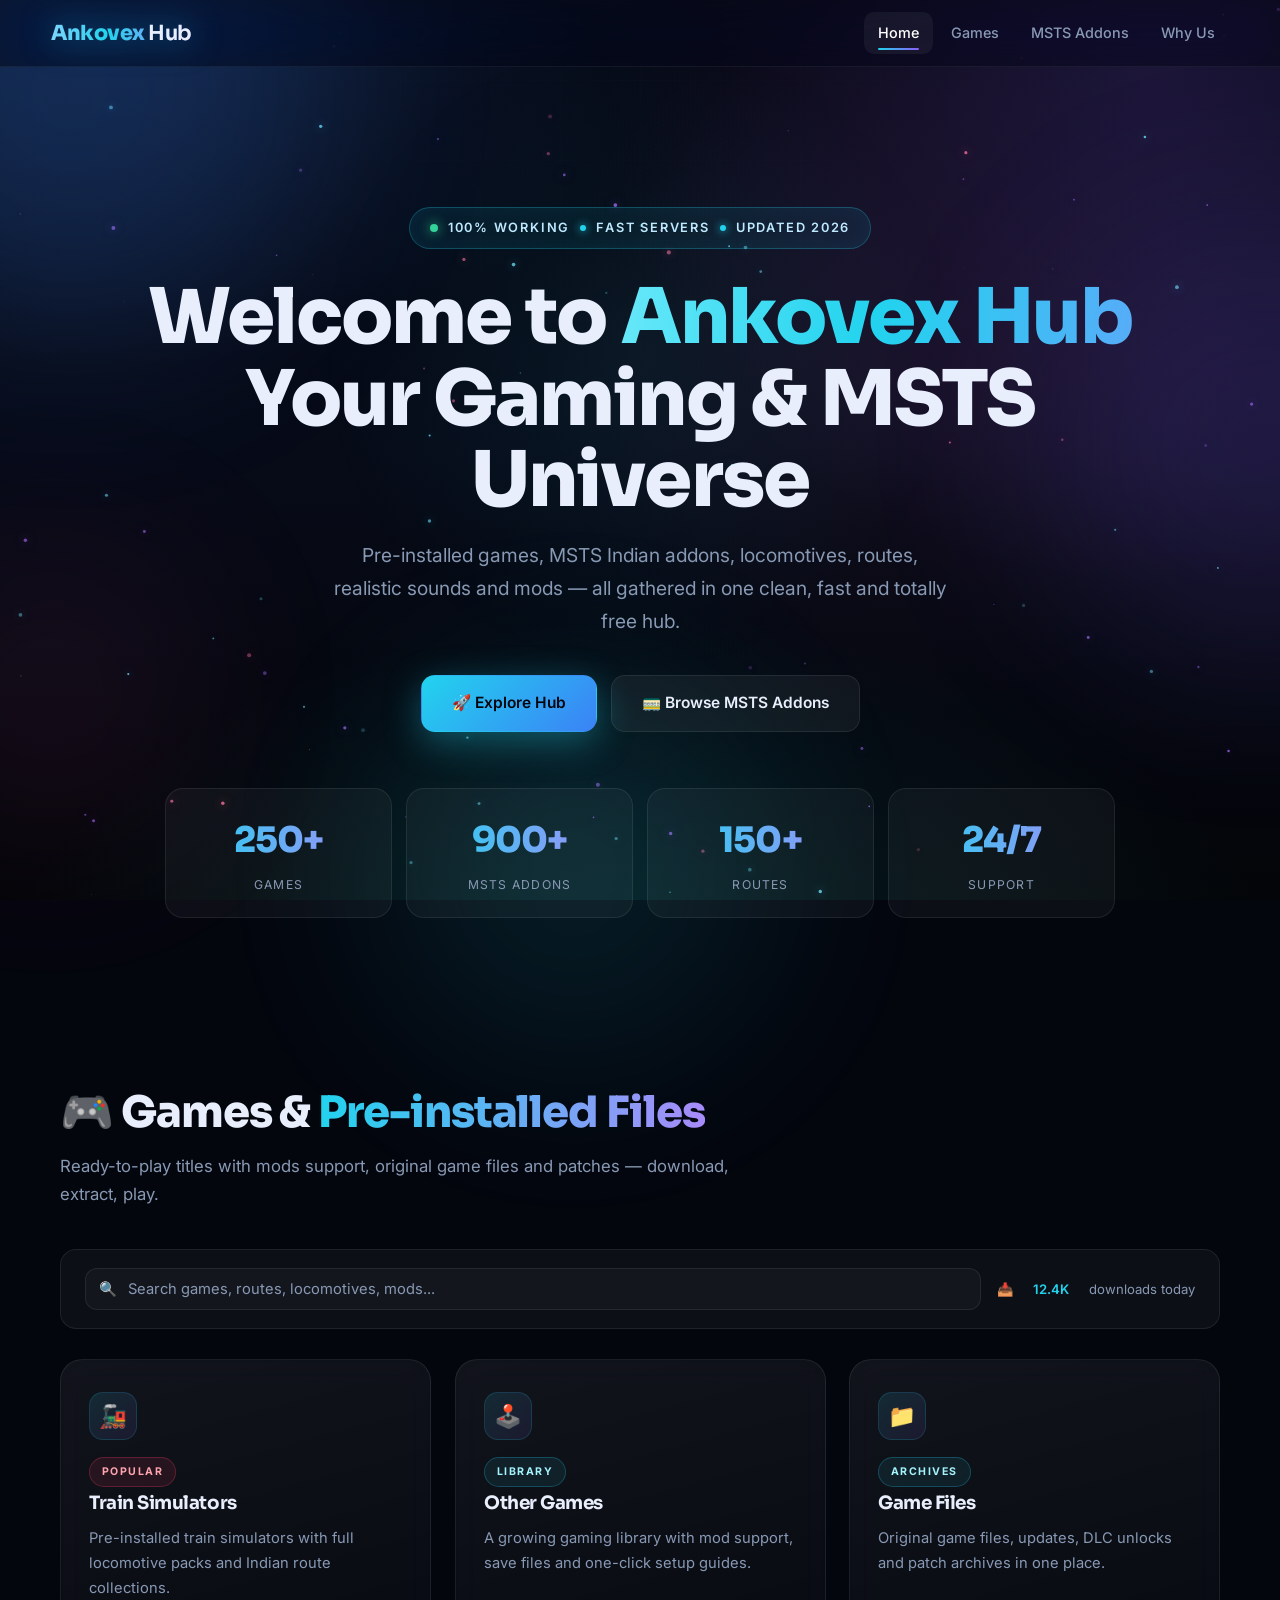
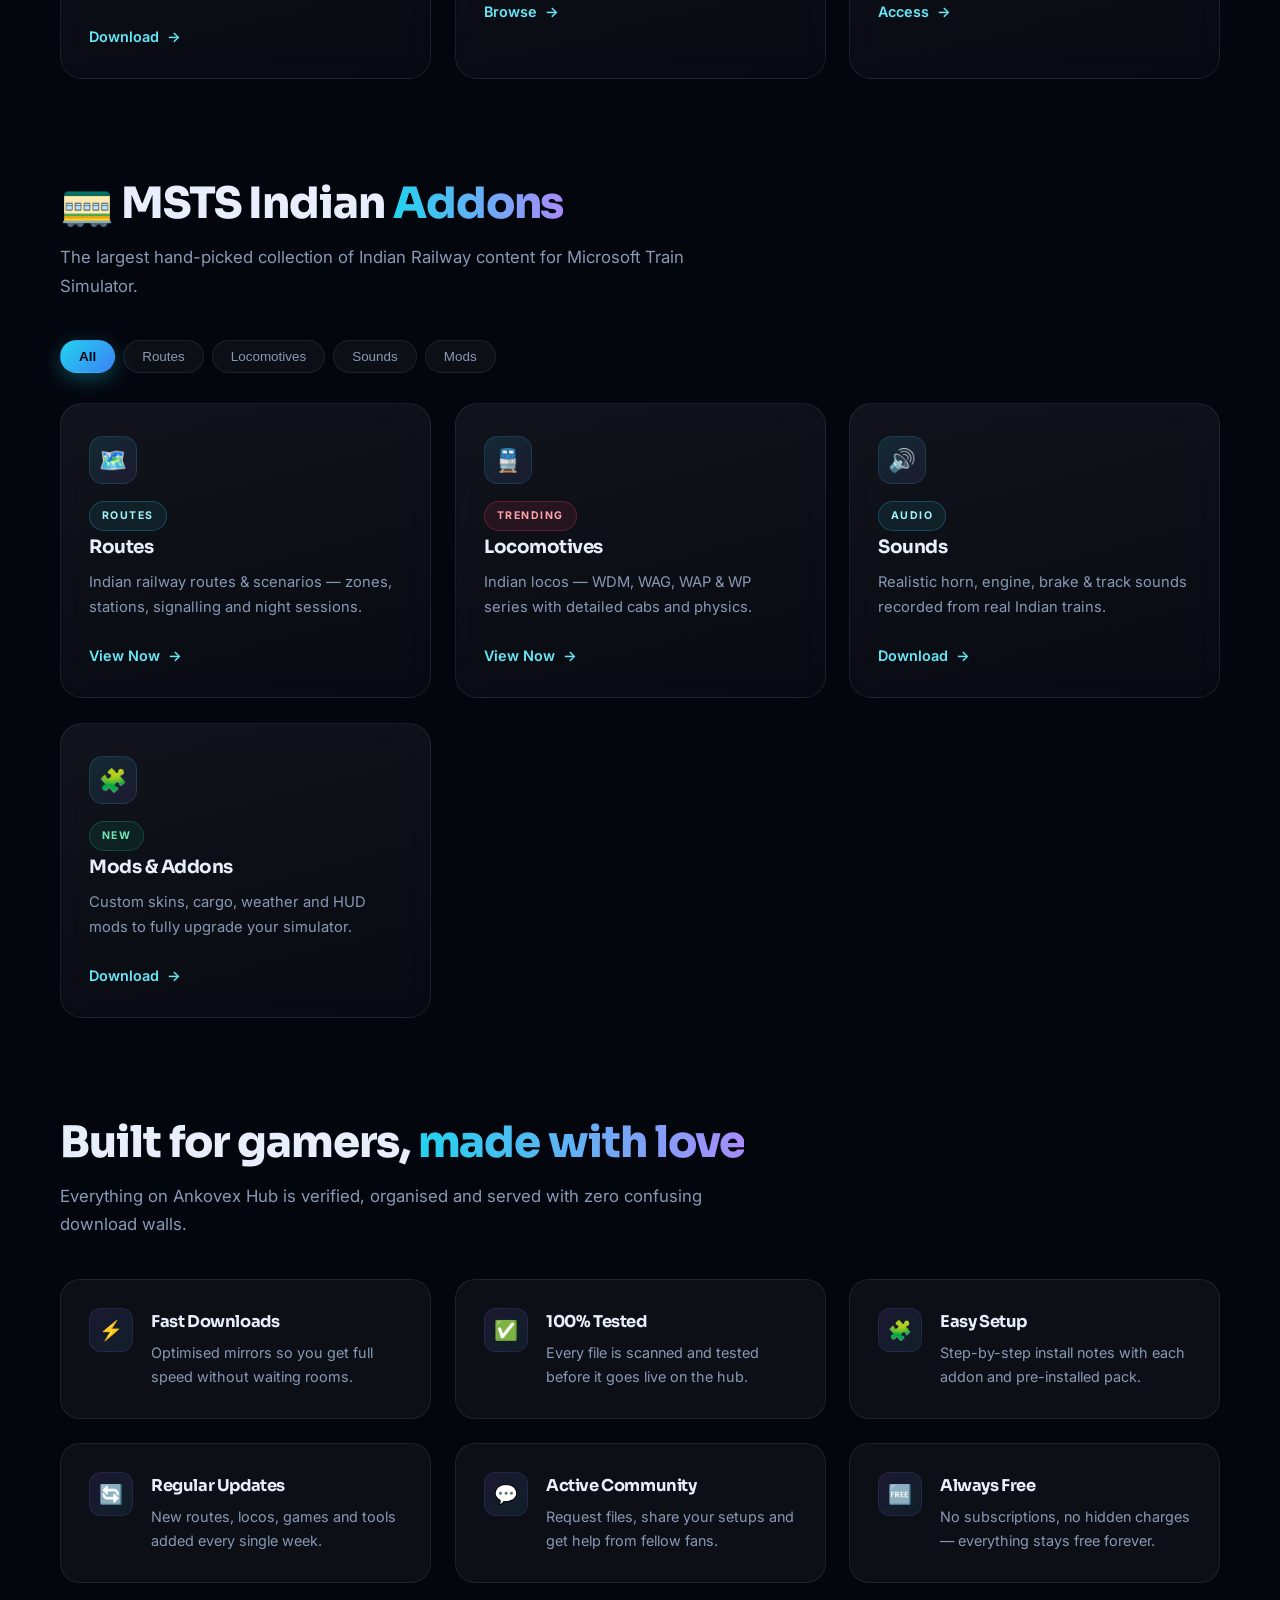
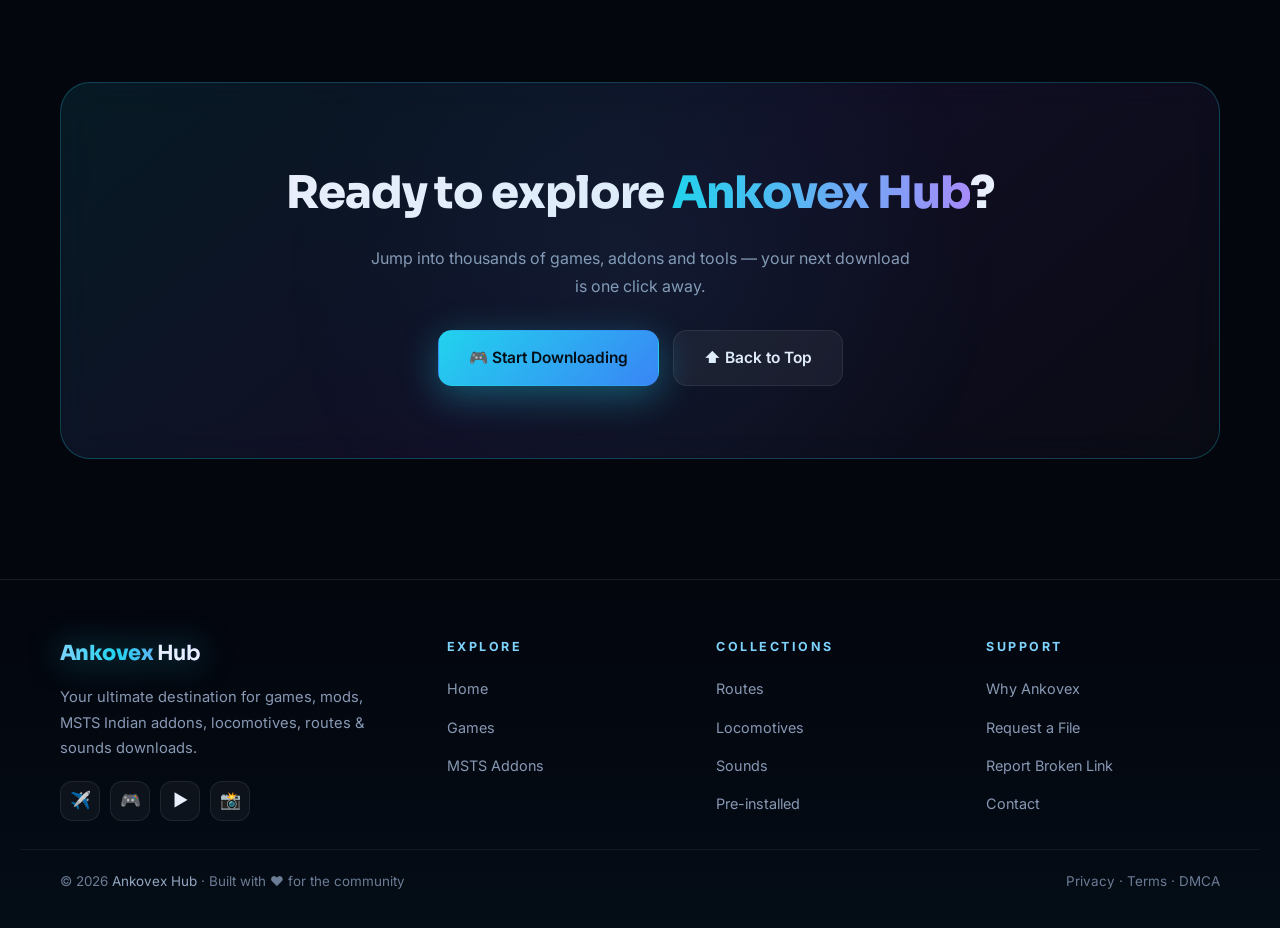
==== index.html @ 480a8786 "Add files via upload" ====
<!DOCTYPE html>
<html lang="en">
<head>
<meta charset="UTF-8">
<meta name="viewport" content="width=device-width, initial-scale=1.0">
<meta name="description" content="Ankovex Hub — Your ultimate destination for games, pre-installed files, MSTS Indian addons, routes, locomotives, sounds & mods downloads.">
<meta name="theme-color" content="#05070f">
<title>Ankovex Hub — Games & MSTS Addons</title>
<link rel="preconnect" href="https://fonts.googleapis.com">
<link rel="preconnect" href="https://fonts.gstatic.com" crossorigin>
<link href="https://fonts.googleapis.com/css2?family=Sora:wght@300;400;600;700;800&family=Inter:wght@300;400;500;600&display=swap" rel="stylesheet">
<style>
:root{
  --bg:#04060e;
  --bg-2:#070b18;
  --panel:rgba(255,255,255,.04);
  --panel-2:rgba(255,255,255,.07);
  --stroke:rgba(255,255,255,.08);
  --cyan:#22d3ee;
  --blue:#3b82f6;
  --violet:#8b5cf6;
  --pink:#ec4899;
  --emerald:#10b981;
  --text:#e8eefb;
  --muted:#8899b4;
  --glow:0 0 40px rgba(34,211,238,.25);
  --radius:22px;
  --max:1240px;
}
*{margin:0;padding:0;box-sizing:border-box}
html{scroll-behavior:smooth;scroll-padding-top:80px}
body{
  background:var(--bg);
  color:var(--text);
  font-family:'Inter','Segoe UI',sans-serif;
  line-height:1.7;
  min-height:100vh;
  overflow-x:hidden;
  -webkit-font-smoothing:antialiased;
}
::selection{background:rgba(34,211,238,.3);color:#fff}
::-webkit-scrollbar{width:8px}
::-webkit-scrollbar-track{background:var(--bg)}
::-webkit-scrollbar-thumb{background:linear-gradient(180deg,var(--cyan),var(--violet));border-radius:20px;border:2px solid var(--bg)}
h1,h2,h3,h4,.logo-text,.stat-num{font-family:'Sora','Segoe UI',sans-serif;letter-spacing:-.025em}
a{text-decoration:none;color:inherit}
img{max-width:100%}

/* ======== BACKGROUND ======== */
.bg{position:fixed;inset:0;z-index:-5;background:
    radial-gradient(ellipse 1200px 800px at 8% -8%, rgba(59,130,246,.22), transparent 55%),
    radial-gradient(ellipse 1000px 900px at 90% 10%, rgba(139,92,246,.18), transparent 55%),
    radial-gradient(ellipse 1100px 700px at 50% 115%, rgba(34,211,238,.12), transparent 60%),
    radial-gradient(ellipse 600px 600px at 70% 40%, rgba(236,72,153,.06), transparent 60%),
    linear-gradient(180deg,var(--bg) 0%, var(--bg-2) 50%, #030508 100%);}
.grid-lines{position:fixed;inset:0;z-index:-4;pointer-events:none;opacity:.3;
  background-image:linear-gradient(rgba(255,255,255,.04) 1px,transparent 1px),
                   linear-gradient(90deg,rgba(255,255,255,.04) 1px,transparent 1px);
  background-size:80px 80px;
  -webkit-mask-image:radial-gradient(ellipse at 50% 0%, #000 5%, transparent 70%);
          mask-image:radial-gradient(ellipse at 50% 0%, #000 5%, transparent 70%);}
#stars{position:fixed;inset:0;z-index:-3;pointer-events:none}
.orb{position:fixed;border-radius:50%;filter:blur(100px);opacity:.45;z-index:-2;pointer-events:none}
.orb.a{width:500px;height:500px;background:rgba(59,130,246,.4);top:-160px;left:-180px;animation:drift 18s ease-in-out infinite alternate}
.orb.b{width:440px;height:440px;background:rgba(139,92,246,.35);top:25%;right:-200px;animation:drift 22s ease-in-out infinite alternate-reverse}
.orb.c{width:380px;height:380px;background:rgba(34,211,238,.25);bottom:-160px;left:30%;animation:drift 26s ease-in-out infinite alternate}
.orb.d{width:300px;height:300px;background:rgba(236,72,153,.2);top:60%;left:-100px;animation:drift 20s ease-in-out infinite alternate-reverse}
@keyframes drift{from{transform:translate3d(0,0,0) scale(1)}to{transform:translate3d(80px,60px,0) scale(1.18)}}

/* ======== SCROLL PROGRESS ======== */
#progress{position:fixed;top:0;left:0;height:3px;width:0%;z-index:120;
  background:linear-gradient(90deg,var(--cyan),var(--blue),var(--violet),var(--pink));
  box-shadow:0 0 16px rgba(34,211,238,.9);transition:width .08s linear}

/* ======== NAVBAR ======== */
nav{position:sticky;top:0;z-index:100;display:flex;justify-content:space-between;align-items:center;
  padding:12px clamp(16px,4vw,52px);
  backdrop-filter:blur(20px) saturate(170%);
  -webkit-backdrop-filter:blur(20px) saturate(170%);
  background:rgba(6,9,20,.55);
  border-bottom:1px solid rgba(255,255,255,.06);
  transition:.4s ease}
nav.scrolled{background:rgba(6,9,20,.9);box-shadow:0 8px 50px rgba(0,0,0,.5);border-bottom-color:rgba(34,211,238,.15)}
.logo{display:flex;align-items:center;gap:11px;font-size:1.3rem}
.logo-text{font-weight:800;background:linear-gradient(90deg,#7dd3fc,#22d3ee 40%,#a78bfa);
  -webkit-background-clip:text;background-clip:text;-webkit-text-fill-color:transparent;
  filter:drop-shadow(0 0 16px rgba(34,211,238,.5))}
.logo-text span{-webkit-text-fill-color:#e8eefb;font-weight:600}
.nav-links{display:flex;align-items:center;gap:4px}
.nav-links a{position:relative;color:var(--muted);font-size:.9rem;font-weight:500;padding:9px 14px;border-radius:10px;transition:.3s}
.nav-links a::after{content:'';position:absolute;left:14px;right:14px;bottom:4px;height:2px;border-radius:2px;
  background:linear-gradient(90deg,var(--cyan),var(--violet));transform:scaleX(0);transform-origin:left;transition:.3s cubic-bezier(.2,.7,.3,1)}
.nav-links a:hover,.nav-links a.active{color:#fff;background:rgba(255,255,255,.05)}
.nav-links a:hover::after,.nav-links a.active::after{transform:scaleX(1)}
.nav-cta{margin-left:10px;padding:10px 20px !important;font-weight:600 !important;color:#04070f !important;
  background:linear-gradient(135deg,#22d3ee,#60a5fa) !important;border-radius:12px !important;
  box-shadow:0 6px 24px rgba(34,211,238,.3)}
.nav-cta::after{display:none}
.nav-cta:hover{transform:translateY(-2px);box-shadow:0 10px 34px rgba(34,211,238,.55)}
.burger{display:none;flex-direction:column;gap:5px;background:none;border:0;cursor:pointer;padding:8px;z-index:110}
.burger span{width:24px;height:2px;background:var(--text);border-radius:2px;transition:.3s}
.burger.open span:nth-child(1){transform:translateY(7px) rotate(45deg)}
.burger.open span:nth-child(2){opacity:0}
.burger.open span:nth-child(3){transform:translateY(-7px) rotate(-45deg)}

/* ======== HERO ======== */
.hero{position:relative;text-align:center;padding:clamp(80px,12vw,140px) 20px clamp(70px,9vw,100px);
  max-width:1060px;margin:auto}
.hero::before{content:'';position:absolute;top:30%;left:50%;transform:translate(-50%,-50%);
  width:700px;height:700px;border-radius:50%;background:radial-gradient(circle,rgba(34,211,238,.07),transparent 65%);
  pointer-events:none;z-index:-1}
.badge{display:inline-flex;align-items:center;gap:10px;padding:9px 20px;border-radius:100px;font-size:.8rem;
  letter-spacing:.14em;text-transform:uppercase;color:#bfe9ff;font-weight:600;
  background:rgba(34,211,238,.07);border:1px solid rgba(34,211,238,.28);
  box-shadow:inset 0 0 24px rgba(34,211,238,.06);animation:fadeIn .8s ease both}
.badge .dot{width:8px;height:8px;border-radius:50%;background:#34d399;box-shadow:0 0 12px #34d399;animation:blink 1.6s infinite}
.badge .pulse{width:6px;height:6px;border-radius:50%;background:var(--cyan);box-shadow:0 0 8px var(--cyan);animation:blink 1.2s infinite .3s}
@keyframes blink{0%,100%{opacity:1}50%{opacity:.2}}
.hero h1{font-size:clamp(2.5rem,6.8vw,4.8rem);font-weight:800;line-height:1.06;margin:28px 0 18px;
  animation:fadeInUp .9s .12s ease both}
.hero h1 .grad{background:linear-gradient(96deg,#67e8f9 0%,#22d3ee 25%,#60a5fa 55%,#c084fc 100%);
  background-size:200% auto;-webkit-background-clip:text;background-clip:text;-webkit-text-fill-color:transparent;
  animation:shine 5s linear infinite, fadeInUp .9s .12s ease both}
@keyframes shine{to{background-position:200% center}}
.hero p{color:var(--muted);font-size:clamp(1rem,1.8vw,1.2rem);max-width:620px;margin:0 auto 38px;
  animation:fadeInUp .9s .28s ease both}
.hero-actions{display:flex;gap:14px;justify-content:center;flex-wrap:wrap;animation:fadeInUp .9s .42s ease both}
.btn{display:inline-flex;align-items:center;gap:9px;padding:14px 30px;border-radius:14px;font-weight:600;
  font-size:.97rem;cursor:pointer;border:1px solid transparent;transition:.35s cubic-bezier(.2,.7,.3,1);position:relative;overflow:hidden}
.btn-primary{background:linear-gradient(135deg,#22d3ee,#3b82f6);color:#03060e;
  box-shadow:0 10px 36px rgba(34,211,238,.35)}
.btn-primary:hover{transform:translateY(-3px);box-shadow:0 16px 48px rgba(34,211,238,.55)}
.btn-primary::before{content:'';position:absolute;inset:0;background:linear-gradient(120deg,transparent 30%,rgba(255,255,255,.5),transparent 70%);
  transform:translateX(-120%);transition:.6s}
.btn-primary:hover::before{transform:translateX(120%)}
.btn-ghost{background:rgba(255,255,255,.05);border-color:var(--stroke);color:var(--text);backdrop-filter:blur(10px)}
.btn-ghost:hover{transform:translateY(-3px);border-color:rgba(34,211,238,.5);box-shadow:0 10px 34px rgba(0,0,0,.4);color:#a5f3fc}
@keyframes fadeInUp{from{opacity:0;transform:translateY(36px)}to{opacity:1;transform:none}}
@keyframes fadeIn{from{opacity:0}to{opacity:1}}

/* ======== STATS ======== */
.stats{display:grid;grid-template-columns:repeat(4,1fr);gap:14px;max-width:950px;margin:56px auto 0;
  animation:fadeInUp 1s .55s ease both}
.stat{padding:22px 16px;border-radius:18px;background:var(--panel);border:1px solid var(--stroke);
  backdrop-filter:blur(14px);transition:.4s cubic-bezier(.2,.7,.3,1);position:relative;overflow:hidden}
.stat::before{content:'';position:absolute;top:0;left:0;right:0;height:2px;
  background:linear-gradient(90deg,transparent,var(--cyan),var(--violet),transparent);opacity:0;transition:.4s}
.stat:hover{border-color:rgba(34,211,238,.55);transform:translateY(-5px);box-shadow:0 16px 40px rgba(0,0,0,.45),0 0 24px rgba(34,211,238,.18)}
.stat:hover::before{opacity:1}
.stat-num{font-size:clamp(1.5rem,3.2vw,2.2rem);font-weight:800;
  background:linear-gradient(90deg,#22d3ee,#a78bfa);-webkit-background-clip:text;background-clip:text;-webkit-text-fill-color:transparent}
.stat-label{font-size:.76rem;color:var(--muted);letter-spacing:.1em;text-transform:uppercase;margin-top:4px}

/* ======== CONTAINER & SECTIONS ======== */
.container{max-width:var(--max);margin:auto;padding:20px clamp(18px,4vw,40px) 50px}
section{scroll-margin-top:85px}
.sec-head{margin-bottom:40px;max-width:700px}
.sec-head h2{font-size:clamp(1.8rem,4vw,2.7rem);font-weight:800;line-height:1.15}
.sec-head h2 em{font-style:normal;background:linear-gradient(90deg,#22d3ee,#a78bfa);
  -webkit-background-clip:text;background-clip:text;-webkit-text-fill-color:transparent}
.sec-head p{color:var(--muted);margin-top:14px;font-size:1.05rem}
.block{padding:50px 0}

/* ======== FILTERS ======== */
.filters{display:flex;gap:8px;flex-wrap:wrap;margin-bottom:30px}
.filter-btn{padding:8px 18px;border-radius:100px;font-size:.84rem;font-weight:500;cursor:pointer;
  background:var(--panel);border:1px solid var(--stroke);color:var(--muted);transition:.3s}
.filter-btn:hover{color:var(--text);border-color:rgba(34,211,238,.3)}
.filter-btn.active{color:#03060e;background:linear-gradient(135deg,#22d3ee,#3b82f6);border-color:transparent;font-weight:600;box-shadow:0 6px 20px rgba(34,211,238,.3)}

/* ======== CARDS ======== */
.grid{display:grid;grid-template-columns:repeat(auto-fit,minmax(280px,1fr));gap:24px}
.glass{position:relative;overflow:hidden;padding:32px 28px 28px;border-radius:var(--radius);
  background:linear-gradient(165deg,rgba(255,255,255,.06),rgba(255,255,255,.02));
  border:1px solid var(--stroke);backdrop-filter:blur(16px);
  transition:transform .45s cubic-bezier(.2,.7,.3,1),border-color .4s,box-shadow .4s;
  will-change:transform}
.glass::after{content:'';position:absolute;inset:0;opacity:0;transition:.5s;pointer-events:none;
  background:radial-gradient(460px circle at var(--mx,50%) var(--my,0%), rgba(34,211,238,.18), transparent 60%)}
.glass:hover{transform:translateY(-10px);border-color:rgba(34,211,238,.45);
  box-shadow:0 28px 64px rgba(0,0,0,.5),0 0 40px rgba(34,211,238,.1)}
.glass:hover::after{opacity:1}
.card-icon{width:48px;height:48px;border-radius:14px;display:grid;place-items:center;font-size:1.4rem;margin-bottom:16px;
  background:linear-gradient(135deg,rgba(34,211,238,.12),rgba(139,92,246,.1));border:1px solid rgba(34,211,238,.15);
  transition:transform .4s ease}
.glass h3{font-size:1.15rem;font-weight:700;margin-bottom:8px}
.glass:hover .card-icon{transform:scale(1.08)}
.glass p{color:var(--muted);font-size:.92rem;margin-bottom:22px;min-height:42px}
.card-link{display:inline-flex;align-items:center;gap:8px;font-size:.9rem;font-weight:600;color:#67e8f9;transition:.3s}
.card-link .arw{transition:.3s}
.card-link:hover{color:#a5f3fc;gap:13px;text-shadow:0 0 14px rgba(34,211,238,.6)}
.tag{display:inline-block;font-size:.66rem;letter-spacing:.14em;text-transform:uppercase;font-weight:700;color:#a5f3fc;
  padding:5px 12px;border-radius:100px;background:rgba(34,211,238,.08);border:1px solid rgba(34,211,238,.25);white-space:nowrap}
.tag.hot{color:#fda4af;background:rgba(244,63,94,.1);border-color:rgba(244,63,94,.28);transition:all .3s ease}
.tag.hot:hover{box-shadow:0 0 12px rgba(244,63,94,.35),inset 0 0 8px rgba(244,63,94,.2);border-color:#f43f5e}
.tag.new{color:#6ee7b7;background:rgba(16,185,129,.1);border-color:rgba(16,185,129,.28);transition:all .3s ease}
.tag.new:hover{box-shadow:0 0 12px rgba(16,185,129,.35),inset 0 0 8px rgba(16,185,129,.2);border-color:#34d399}

/* ======== FEATURES ======== */
.feat{display:flex;gap:18px;align-items:flex-start;padding:28px;border-radius:20px;
  background:var(--panel);border:1px solid var(--stroke);transition:.4s cubic-bezier(.2,.7,.3,1);
  will-change:transform}
.feat:hover{transform:translateY(-5px);border-color:rgba(139,92,246,.4);box-shadow:0 16px 44px rgba(0,0,0,.4)}
.feat-icon{width:44px;height:44px;border-radius:12px;display:grid;place-items:center;font-size:1.2rem;flex-shrink:0;
  background:linear-gradient(135deg,rgba(139,92,246,.12),rgba(34,211,238,.08));border:1px solid rgba(139,92,246,.15)}
.feat h4{font-size:1.02rem;margin-bottom:5px}
.feat p{color:var(--muted);font-size:.9rem}

/* ======== CTA ======== */
.cta{position:relative;overflow:hidden;margin:50px 0 10px;padding:clamp(42px,7vw,72px);text-align:center;
  border-radius:30px;border:1px solid rgba(34,211,238,.25);
  background:linear-gradient(140deg,rgba(34,211,238,.1),rgba(139,92,246,.1),rgba(255,255,255,.025));
  backdrop-filter:blur(18px)}
.cta::before{content:'';position:absolute;inset:-2px;background:conic-gradient(from 0deg,transparent,rgba(34,211,238,.5),transparent 35%,rgba(139,92,246,.5),transparent 70%);
  animation:spin 8s linear infinite;opacity:.3;pointer-events:none;
  -webkit-mask:linear-gradient(#000 0 0) content-box,linear-gradient(#000 0 0);
  -webkit-mask-composite:xor;mask-composite:exclude;padding:1.5px}
.cta::after{content:'';position:absolute;inset:0;border-radius:30px;
  background:radial-gradient(600px circle at 50% 50%,rgba(34,211,238,.06),transparent 60%)}
@keyframes spin{to{transform:rotate(360deg)}}
.cta h2{font-size:clamp(1.8rem,4.2vw,2.8rem);font-weight:800;margin-bottom:14px;position:relative}
.cta p{color:var(--muted);max-width:540px;margin:0 auto 30px;position:relative}

/* ======== DOWNLOAD BAR & SEARCH DROPDOWN ======== */
.download-bar{display:flex;align-items:center;gap:16px;padding:18px 24px;border-radius:16px;
  background:var(--panel);border:1px solid var(--stroke);margin-bottom:30px;flex-wrap:wrap;position:relative}
.search-box{flex:1;min-width:260px;position:relative}
.search-box input{width:100%;padding:11px 16px 11px 42px;border-radius:12px;border:1px solid var(--stroke);
  background:rgba(255,255,255,.03);color:var(--text);font-size:.92rem;font-family:inherit;outline:none;transition:.3s}
.search-box input:focus{border-color:rgba(34,211,238,.4);box-shadow:0 0 20px rgba(34,211,238,.08)}
.search-box input::placeholder{color:var(--muted)}
.search-box::before{content:'🔍';position:absolute;left:14px;top:50%;transform:translateY(-50%);font-size:.9rem}
.search-results-popup{position:absolute;top:calc(100% + 10px);left:0;right:0;max-height:380px;overflow-y:auto;
  background:rgba(6,10,24,.97);backdrop-filter:blur(24px);border:1px solid rgba(34,211,238,.3);border-radius:16px;
  padding:10px;box-shadow:0 20px 60px rgba(0,0,0,.7),0 0 30px rgba(34,211,238,.12);z-index:200;display:none}
.search-results-popup.open{display:block}
.search-res-item{display:flex;align-items:center;justify-content:space-between;padding:12px 14px;border-radius:12px;
  background:rgba(255,255,255,.03);border:1px solid transparent;margin-bottom:6px;transition:.25s;text-decoration:none;color:inherit}
.search-res-item:last-child{margin-bottom:0}
.search-res-item:hover{background:rgba(34,211,238,.08);border-color:rgba(34,211,238,.3);transform:translateX(4px)}
.search-res-info{display:flex;flex-direction:column;gap:3px}
.search-res-title{font-size:.92rem;font-weight:700;color:#fff}
.search-res-meta{font-size:.78rem;color:var(--muted)}
.search-res-badge{font-size:.66rem;font-weight:700;letter-spacing:.08em;text-transform:uppercase;
  padding:4px 10px;border-radius:6px;background:rgba(34,211,238,.12);color:var(--cyan);border:1px solid rgba(34,211,238,.3);white-space:nowrap}
.search-res-badge.loco{background:rgba(139,92,246,.15);color:#c084fc;border-color:rgba(139,92,246,.3)}
.search-res-badge.game{background:rgba(16,185,129,.15);color:#6ee7b7;border-color:rgba(16,185,129,.3)}
.search-empty{padding:20px;text-align:center;color:var(--muted);font-size:.9rem}
.search-res-head{font-size:.7rem;letter-spacing:.12em;text-transform:uppercase;color:var(--muted);
  padding:4px 10px 10px;border-bottom:1px solid rgba(255,255,255,.07);margin-bottom:8px}
.search-res-head b{color:var(--cyan)}
.download-stats{display:flex;gap:20px;font-size:.82rem;color:var(--muted)}
.download-stats span{font-weight:600;color:var(--cyan)}

/* ======== FOOTER ======== */
footer{margin-top:60px;border-top:1px solid rgba(255,255,255,.07);
  background:linear-gradient(180deg,transparent,rgba(34,211,238,.035))}
.foot{max-width:var(--max);margin:auto;padding:56px clamp(18px,4vw,40px) 28px;
  display:grid;grid-template-columns:1.5fr 1fr 1fr 1fr;gap:36px}
.foot h5{font-size:.78rem;letter-spacing:.2em;text-transform:uppercase;color:#7dd3fc;margin-bottom:18px}
.foot ul{list-style:none;display:grid;gap:11px}
.foot ul a{color:var(--muted);font-size:.9rem;transition:.25s;display:inline-block}
.foot ul a:hover{color:#67e8f9;padding-left:5px}
.foot-brand p{color:var(--muted);font-size:.92rem;margin:14px 0 20px;max-width:340px}
.socials{display:flex;gap:10px}
.socials a{width:40px;height:40px;border-radius:12px;display:grid;place-items:center;font-size:1.05rem;
  background:var(--panel);border:1px solid var(--stroke);transition:.35s}
.socials a:hover{transform:translateY(-4px);border-color:rgba(34,211,238,.45);box-shadow:0 8px 28px rgba(34,211,238,.2)}
.foot-bottom{max-width:var(--max);margin:auto;padding:20px clamp(18px,4vw,40px) 36px;
  display:flex;justify-content:space-between;gap:12px;flex-wrap:wrap;
  border-top:1px solid rgba(255,255,255,.06);color:#6b7c96;font-size:.84rem}
.foot-bottom span{color:#94a6c2}

/* ======== BACK TO TOP ======== */
#top{position:fixed;right:24px;bottom:24px;width:48px;height:48px;border-radius:15px;cursor:pointer;
  display:grid;place-items:center;font-size:1.15rem;z-index:90;opacity:0;pointer-events:none;transform:translateY(16px);
  background:linear-gradient(135deg,rgba(34,211,238,.9),rgba(59,130,246,.9));color:#03060e;border:0;
  box-shadow:0 10px 34px rgba(34,211,238,.4);transition:.4s cubic-bezier(.2,.7,.3,1)}
#top.show{opacity:1;pointer-events:auto;transform:none}
#top:hover{transform:translateY(-4px) !important}

/* ======== REVEAL ======== */
.reveal{opacity:0;transform:translateY(44px);transition:opacity .8s ease,transform .8s cubic-bezier(.2,.7,.3,1)}
.reveal.active{opacity:1;transform:none}

/* ======== RESPONSIVE ======== */
@media(max-width:900px){
  .foot{grid-template-columns:1fr 1fr}
  .stats{grid-template-columns:repeat(2,1fr)}
}
@media(max-width:820px){
  .burger{display:flex}
  .nav-links{position:fixed;top:0;right:0;width:280px;height:100vh;flex-direction:column;align-items:stretch;gap:2px;
    background:rgba(6,9,20,.98);backdrop-filter:blur(24px);border-left:1px solid rgba(34,211,238,.18);
    padding:80px 20px 30px;transform:translateX(100%);transition:.4s cubic-bezier(.2,.7,.3,1);z-index:105}
  .nav-links.open{transform:translateX(0)}
  .nav-links a{padding:14px 14px;font-size:1.05rem;border-radius:12px}
  .nav-links a::after{display:none}
  .nav-cta{margin:14px 0 0;text-align:center}
  .hero h1{font-size:clamp(2rem,7vw,3.4rem)}
}
@media(max-width:560px){
  .foot{grid-template-columns:1fr}
  .stats{grid-template-columns:1fr 1fr;gap:10px}
  .hero-actions .btn{width:100%;justify-content:center}
  .download-bar{flex-direction:column;align-items:stretch}
}
@media(prefers-reduced-motion:reduce){
  *{animation-duration:.01ms !important;animation-iteration-count:1 !important;transition-duration:.01ms !important}
  html{scroll-behavior:auto}
}
</style>
</head>
<body>

<div class="bg"></div>
<div class="grid-lines"></div>
<div class="orb a"></div><div class="orb b"></div><div class="orb c"></div><div class="orb d"></div>
<canvas id="stars"></canvas>
<div id="progress"></div>

<!-- NAV -->
<nav id="nav">
  <a href="#home" class="logo">
    <span class="logo-text">Ankovex <span>Hub</span></span>
  </a>
  <button class="burger" id="burger" aria-label="Menu"><span></span><span></span><span></span></button>
  <div class="nav-links" id="navLinks">
    <a href="#home" class="active">Home</a>
    <a href="#games">Games</a>
    <a href="#msts">MSTS Addons</a>
    <a href="#why">Why Us</a>
  </div>
</nav>

<!-- HERO -->
<header class="hero" id="home">
  <div class="badge"><span class="dot"></span> 100% Working <span class="pulse"></span> Fast Servers <span class="pulse"></span> Updated 2026</div>
  <h1>Welcome to <span class="grad">Ankovex Hub</span><br>Your Gaming &amp; MSTS Universe</h1>
  <p>Pre-installed games, MSTS Indian addons, locomotives, routes, realistic sounds and mods — all gathered in one clean, fast and totally free hub.</p>
  <div class="hero-actions">
    <a href="#games" class="btn btn-primary">🚀 Explore Hub</a>
    <a href="#msts" class="btn btn-ghost">🚃 Browse MSTS Addons</a>
  </div>
  <div class="stats">
    <div class="stat"><div class="stat-num" data-count="250" data-suffix="+">0</div><div class="stat-label">Games</div></div>
    <div class="stat"><div class="stat-num" data-count="900" data-suffix="+">0</div><div class="stat-label">MSTS Addons</div></div>
    <div class="stat"><div class="stat-num" data-count="150" data-suffix="+">0</div><div class="stat-label">Routes</div></div>
    <div class="stat"><div class="stat-num" data-count="24" data-suffix="/7">0</div><div class="stat-label">Support</div></div>
  </div>
</header>

<main class="container">

  <!-- GAMES -->
  <section id="games" class="block">
    <div class="sec-head reveal">
      <h2>🎮 Games &amp; <em>Pre-installed Files</em></h2>
      <p>Ready-to-play titles with mods support, original game files and patches — download, extract, play.</p>
    </div>
    <div class="download-bar reveal">
      <div class="search-box">
        <input type="text" placeholder="Search games, routes, locomotives, mods..." aria-label="Search" autocomplete="off">
        <div class="search-results-popup" id="searchPopup"></div>
      </div>
      <div class="download-stats">📥 <span>12.4K</span> downloads today</div>
    </div>
    <div class="grid">
      <article class="glass reveal">
        <div class="card-icon">🚂</div>
        <div class="card-top"><span class="tag hot">Popular</span></div>
        <h3>Train Simulators</h3>
        <p>Pre-installed train simulators with full locomotive packs and Indian route collections.</p>
        <a href="#" class="card-link">Download <span class="arw">→</span></a>
      </article>
      <article class="glass reveal">
        <div class="card-icon">🕹️</div>
        <div class="card-top"><span class="tag">Library</span></div>
        <h3>Other Games</h3>
        <p>A growing gaming library with mod support, save files and one-click setup guides.</p>
        <a href="#" class="card-link">Browse <span class="arw">→</span></a>
      </article>
      <article class="glass reveal">
        <div class="card-icon">📁</div>
        <div class="card-top"><span class="tag">Archives</span></div>
        <h3>Game Files</h3>
        <p>Original game files, updates, DLC unlocks and patch archives in one place.</p>
        <a href="#" class="card-link">Access <span class="arw">→</span></a>
      </article>
    </div>
  </section>

  <!-- MSTS -->
  <section id="msts" class="block">
    <div class="sec-head reveal">
      <h2>🚃 MSTS Indian <em>Addons</em></h2>
      <p>The largest hand-picked collection of Indian Railway content for Microsoft Train Simulator.</p>
    </div>
    <div class="filters reveal">
      <button class="filter-btn active" data-filter="all">All</button>
      <button class="filter-btn" data-filter="routes">Routes</button>
      <button class="filter-btn" data-filter="locos">Locomotives</button>
      <button class="filter-btn" data-filter="sounds">Sounds</button>
      <button class="filter-btn" data-filter="mods">Mods</button>
    </div>
    <div class="grid">
      <article class="glass reveal" data-cat="routes">
        <div class="card-icon">🗺️</div>
        <div class="card-top"><span class="tag">Routes</span></div>
        <h3>Routes</h3>
        <p>Indian railway routes &amp; scenarios — zones, stations, signalling and night sessions.</p>
        <a href="msts-routes.html" class="card-link">View Now <span class="arw">→</span></a>
      </article>
      <article class="glass reveal" data-cat="locos">
        <div class="card-icon">🚆</div>
        <div class="card-top"><span class="tag hot">Trending</span></div>
        <h3>Locomotives</h3>
        <p>Indian locos — WDM, WAG, WAP &amp; WP series with detailed cabs and physics.</p>
        <a href="msts-locomotives.html" class="card-link">View Now <span class="arw">→</span></a>
      </article>
      <article class="glass reveal" data-cat="sounds">
        <div class="card-icon">🔊</div>
        <div class="card-top"><span class="tag">Audio</span></div>
        <h3>Sounds</h3>
        <p>Realistic horn, engine, brake &amp; track sounds recorded from real Indian trains.</p>
        <a href="#" class="card-link">Download <span class="arw">→</span></a>
      </article>
      <article class="glass reveal" data-cat="mods">
        <div class="card-icon">🧩</div>
        <div class="card-top"><span class="tag new">New</span></div>
        <h3>Mods &amp; Addons</h3>
        <p>Custom skins, cargo, weather and HUD mods to fully upgrade your simulator.</p>
        <a href="#" class="card-link">Download <span class="arw">→</span></a>
      </article>
    </div>
  </section>

  <!-- WHY US -->
  <section id="why" class="block">
    <div class="sec-head reveal">
      <h2>Built for gamers, <em>made with love</em></h2>
      <p>Everything on Ankovex Hub is verified, organised and served with zero confusing download walls.</p>
    </div>
    <div class="grid">
      <div class="feat reveal"><div class="feat-icon">⚡</div><div><h4>Fast Downloads</h4><p>Optimised mirrors so you get full speed without waiting rooms.</p></div></div>
      <div class="feat reveal"><div class="feat-icon">✅</div><div><h4>100% Tested</h4><p>Every file is scanned and tested before it goes live on the hub.</p></div></div>
      <div class="feat reveal"><div class="feat-icon">🧩</div><div><h4>Easy Setup</h4><p>Step-by-step install notes with each addon and pre-installed pack.</p></div></div>
      <div class="feat reveal"><div class="feat-icon">🔄</div><div><h4>Regular Updates</h4><p>New routes, locos, games and tools added every single week.</p></div></div>
      <div class="feat reveal"><div class="feat-icon">💬</div><div><h4>Active Community</h4><p>Request files, share your setups and get help from fellow fans.</p></div></div>
      <div class="feat reveal"><div class="feat-icon">🆓</div><div><h4>Always Free</h4><p>No subscriptions, no hidden charges — everything stays free forever.</p></div></div>
    </div>
  </section>

  <!-- CTA -->
  <section class="cta reveal">
    <h2>Ready to explore <span style="background:linear-gradient(90deg,#22d3ee,#a78bfa);-webkit-background-clip:text;background-clip:text;-webkit-text-fill-color:transparent">Ankovex Hub</span>?</h2>
    <p>Jump into thousands of games, addons and tools — your next download is one click away.</p>
    <div class="hero-actions">
      <a href="#games" class="btn btn-primary">🎮 Start Downloading</a>
      <a href="#home" class="btn btn-ghost">⬆ Back to Top</a>
    </div>
  </section>

</main>

<!-- FOOTER -->
<footer>
  <div class="foot">
    <div class="foot-brand">
      <a href="#home" class="logo"><span class="logo-text">Ankovex <span>Hub</span></span></a>
      <p>Your ultimate destination for games, mods, MSTS Indian addons, locomotives, routes &amp; sounds downloads.</p>
      <div class="socials">
        <a href="#" title="Telegram">✈️</a>
        <a href="#" title="Discord">🎮</a>
        <a href="#" title="YouTube">▶️</a>
        <a href="#" title="Instagram">📸</a>
      </div>
    </div>
    <div>
      <h5>Explore</h5>
      <ul>
        <li><a href="#home">Home</a></li>
        <li><a href="#games">Games</a></li>
        <li><a href="#msts">MSTS Addons</a></li>
      </ul>
    </div>
    <div>
      <h5>Collections</h5>
      <ul>
        <li><a href="#msts">Routes</a></li>
        <li><a href="#msts">Locomotives</a></li>
        <li><a href="#msts">Sounds</a></li>
        <li><a href="#games">Pre-installed</a></li>
      </ul>
    </div>
    <div>
      <h5>Support</h5>
      <ul>
        <li><a href="#why">Why Ankovex</a></li>
        <li><a href="#">Request a File</a></li>
        <li><a href="#">Report Broken Link</a></li>
        <li><a href="#">Contact</a></li>
      </ul>
    </div>
  </div>
  <div class="foot-bottom">
    <div>© 2026 <span>Ankovex Hub</span> · Built with ❤️ for the community</div>
    <div>Privacy · Terms · DMCA</div>
  </div>
</footer>

<button id="top" aria-label="Back to top">⬆</button>

<script>
/* Star particle canvas */
(function(){
  const c=document.getElementById('stars'), x=c.getContext('2d');
  const reduce=window.matchMedia('(prefers-reduced-motion: reduce)').matches;
  let w,h,stars=[];
  function size(){
    w=c.width=innerWidth; h=c.height=innerHeight;
    const n=Math.min(140,Math.floor(w*h/12000));
    stars=Array.from({length:n},()=>({
      x:Math.random()*w, y:Math.random()*h,
      r:Math.random()*1.8+.3,
      vy:Math.random()*.3+.05,
      vx:(Math.random()-.5)*.2,
      a:Math.random()*.6+.2,
      hue:Math.random()<.35?190:Math.random()<.6?265:340
    }));
  }
  function loop(){
    x.clearRect(0,0,w,h);
    stars.forEach(s=>{
      s.y-=s.vy; s.x+=s.vx;
      if(s.y<-6){s.y=h+6;s.x=Math.random()*w}
      if(s.x<-6)s.x=w+6; if(s.x>w+6)s.x=-6;
      x.beginPath();
      x.fillStyle='hsla('+s.hue+',90%,70%,'+s.a+')';
      x.shadowBlur=10; x.shadowColor='hsla('+s.hue+',90%,65%,.8)';
      x.arc(s.x,s.y,s.r,0,6.283); x.fill();
      x.shadowBlur=0;
    });
    requestAnimationFrame(loop);
  }
  size(); addEventListener('resize',size);
  if(!reduce) loop(); else {x.clearRect(0,0,w,h);}
})();

/* Scroll progress + nav + back-to-top */
const nav=document.getElementById('nav'), prog=document.getElementById('progress'), topBtn=document.getElementById('top');
function onScroll(){
  const st=scrollY, max=document.documentElement.scrollHeight-innerHeight;
  prog.style.width=(max>0?(st/max)*100:0)+'%';
  nav.classList.toggle('scrolled',st>20);
  topBtn.classList.toggle('show',st>500);
}
addEventListener('scroll',onScroll,{passive:true}); onScroll();
topBtn.onclick=()=>scrollTo({top:0,behavior:'smooth'});

/* Mobile menu */
const burger=document.getElementById('burger'), links=document.getElementById('navLinks');
burger.onclick=()=>{burger.classList.toggle('open');links.classList.toggle('open')};
function closeMenu(){burger.classList.remove('open');links.classList.remove('open')}

/* Smooth scroll — every in-page anchor glides instead of jumping */
document.querySelectorAll('a[href^="#"]').forEach(a=>{
  a.addEventListener('click',e=>{
    const href=a.getAttribute('href');
    if(!href || href==='#'){ e.preventDefault(); closeMenu(); return; }
    let t=null;
    try{ t=document.querySelector(href); }catch(err){ t=null; }
    if(!t)return;
    e.preventDefault();
    t.scrollIntoView({behavior:'smooth',block:'start'});
    closeMenu();
  });
});

/* Smooth-scroll to the anchor when arriving from another page
   (e.g. msts-routes.html#games) instead of hard-jumping to it. */
function smoothScrollToHash(delay){
  if(!location.hash) return;
  let target=null;
  try{ target=document.querySelector(location.hash); }catch(err){ target=null; }
  if(target) setTimeout(()=>target.scrollIntoView({behavior:'smooth',block:'start'}),delay);
}
window.addEventListener('load',()=>smoothScrollToHash(150));
setTimeout(()=>smoothScrollToHash(400),0);

/* Active nav link */
const secs=[...document.querySelectorAll('section[id],header[id]')];
const navA=[...document.querySelectorAll('.nav-links a:not(.nav-cta)')];
const spy=new IntersectionObserver(es=>{
  es.forEach(e=>{
    if(e.isIntersecting){
      navA.forEach(a=>a.classList.toggle('active',a.getAttribute('href')==='#'+e.target.id));
    }
  });
},{rootMargin:'-45% 0px -50% 0px'});
secs.forEach(s=>spy.observe(s));

/* Scroll reveal staggered */
const ro=new IntersectionObserver((es,o)=>{
  es.forEach((e,i)=>{
    if(e.isIntersecting){
      setTimeout(()=>e.target.classList.add('active'), (i%6)*80);
      o.unobserve(e.target);
    }
  });
},{threshold:.12});
document.querySelectorAll('.reveal').forEach(el=>ro.observe(el));

/* Card cursor glow */
document.querySelectorAll('.glass').forEach(card=>{
  card.addEventListener('pointermove',e=>{
    const r=card.getBoundingClientRect();
    card.style.setProperty('--mx',((e.clientX-r.left)/r.width*100)+'%');
    card.style.setProperty('--my',((e.clientY-r.top)/r.height*100)+'%');
  });
});

/* Animated counters */
const counters=document.querySelectorAll('.stat-num');
const co=new IntersectionObserver((es,o)=>{
  es.forEach(e=>{
    if(!e.isIntersecting)return;
    const el=e.target, end=+el.dataset.count, suf=el.dataset.suffix||'';
    let t0=null;
    function step(ts){
      if(!t0)t0=ts;
      const p=Math.min((ts-t0)/1400,1);
      el.textContent=Math.floor(end*(1-Math.pow(1-p,3)))+suf;
      if(p<1)requestAnimationFrame(step);
    }
    requestAnimationFrame(step);
    o.unobserve(el);
  });
},({threshold:.5}));
counters.forEach(c=>co.observe(c));

/* Category filters */
document.querySelectorAll('.filter-btn').forEach(btn=>{
  btn.addEventListener('click',()=>{
    document.querySelectorAll('.filter-btn').forEach(b=>b.classList.remove('active'));
    btn.classList.add('active');
    const f=btn.dataset.filter;
    document.querySelectorAll('[data-cat]').forEach(card=>{
      card.style.display=(f==='all'||card.dataset.cat===f)?'':'none';
    });
  });
});

/* Comprehensive Global Search */
const searchableItems = [
  // Routes
  { title: "KHANDESH DHULE UPDATE", meta: "Northern Railway (NR) · Popular", type: "Route", badgeClass: "", url: "msts-routes.html?q=dhule" },
  { title: "Dakshina Madhya Railway", meta: "South Central Railway (SCR) · Trunk Mainline", type: "Route", badgeClass: "", url: "msts-routes.html?q=dakshina" },
  { title: "The Great Northern Corridor (TGNC)", meta: "Eastern Railway (ER) · Suburban", type: "Route", badgeClass: "", url: "msts-routes.html?q=tgnc" },
  { title: "Mumbai CSMT – Pune (Bhor Ghat)", meta: "Central Railway (CR) · Ghat Section", type: "Route", badgeClass: "", url: "msts-routes.html?q=pune" },
  { title: "Howrah – Asansol – Dhanbad (Grand Chord)", meta: "Eastern Railway (ER) · Coalfield Mainline", type: "Route", badgeClass: "", url: "msts-routes.html?q=howrah" },
  { title: "Chennai Central – Jolarpettai – Bangalore", meta: "Southern Railway (SR) · Scenic Coastal", type: "Route", badgeClass: "", url: "msts-routes.html?q=bangalore" },
  { title: "Kalka – Shimla Narrow Gauge (Toy Train)", meta: "Northern Railway (NR) · UNESCO Heritage", type: "Route", badgeClass: "", url: "msts-routes.html?q=shimla" },
  // Locomotives
  { title: "WAP-7 High Speed Passenger", meta: "Electric · 6,350 HP · 140+ km/h · 3D Desk Cab", type: "Loco", badgeClass: "loco", url: "msts-locomotives.html?q=wap-7" },
  { title: "WAP-5 Gatimaan & Shatabdi Express", meta: "Electric · 6,000 HP · 160 km/h Bo-Bo", type: "Loco", badgeClass: "loco", url: "msts-locomotives.html?q=wap-5" },
  { title: "WAG-9 / WAG-9H Heavy Freight", meta: "Electric Freight · 6,120 HP · 520 kN", type: "Loco", badgeClass: "loco", url: "msts-locomotives.html?q=wag-9" },
  { title: "WDM-3D Classic ALCO Diesel", meta: "Diesel ALCO · 3,300 HP · Notch 8 Chug", type: "Loco", badgeClass: "loco", url: "msts-locomotives.html?q=wdm-3d" },
  { title: "WDG-4 & WDP-4D EMD GT46 Series", meta: "Diesel EMD · 4,500 HP · AC-AC Prime Mover", type: "Loco", badgeClass: "loco", url: "msts-locomotives.html?q=wdg-4" },
  { title: "WAP-4 Vintage Tap Changer Electric", meta: "Electric · 5,050 HP · 130 km/h Vintage Cab", type: "Loco", badgeClass: "loco", url: "msts-locomotives.html?q=wap-4" },
  // Games & Addons
  { title: "Train Simulators", meta: "Pre-installed train sims with full loco packs and routes", type: "Game", badgeClass: "game", url: "#games" },
  { title: "Other Games & Mod Packs", meta: "PC Games library with mods and setup files", type: "Game", badgeClass: "game", url: "#games" },
  { title: "Game Files & DLC Archives", meta: "Original game files, patches and unlocks", type: "Game", badgeClass: "game", url: "#games" },
  { title: "Realistic Horn & Track Sounds", meta: "Real recordings of Indian trains horn & physics", type: "Sound", badgeClass: "", url: "#msts" }
];

const searchInput = document.querySelector('.search-box input');
const searchPopup = document.getElementById('searchPopup');

/* ===== Search helpers — identical behaviour on index, routes & locomotives pages =====
   Normalises dashes/punctuation/case, so "New Delhi – Ambala Cantt – Kalka",
   "New Delhi Ambala", "delhi-kalka" and "DELHI KALKA" all return the same result. */
function normText(s){
  return String(s||'').toLowerCase()
    .replace(/[^\p{L}\p{N}]+/gu,' ')
    .trim();
}
function textMatches(text,q){
  const nq=normText(q);
  if(!nq) return true;
  const nh=normText(text);
  const cq=nq.replace(/ /g,''), ch=nh.replace(/ /g,'');
  if(nh.includes(nq)||ch.includes(cq)) return true;
  return nq.split(' ').every(t=>nh.includes(t)||ch.includes(t));
}
function escapeHtml(s){
  return String(s).replace(/[&<>"']/g,c=>({'&':'&amp;','<':'&lt;','>':'&gt;','"':'&quot;',"'":'&#39;'}[c]));
}

let searchResults = [];
function closePopup(){ searchPopup.classList.remove('open'); }

/* Build the results dropdown */
function renderPopup(){
  const raw = searchInput.value.trim();
  if(!normText(raw)){ closePopup(); searchPopup.innerHTML=''; return; }

  const results = searchableItems.filter(it =>
    textMatches(it.title + ' ' + it.meta + ' ' + it.type, raw)
  );
  searchResults = results;

  if(results.length){
    searchPopup.innerHTML =
      '<div class="search-res-head"><b>'+results.length+'</b> result'+(results.length>1?'s':'')+' for &ldquo;'+escapeHtml(raw)+'&rdquo; &mdash; Enter opens the first one</div>' +
      results.slice(0,8).map(item => `
        <a href="${item.url}" class="search-res-item">
          <div class="search-res-info">
            <span class="search-res-title">${item.title}</span>
            <span class="search-res-meta">${item.meta}</span>
          </div>
          <span class="search-res-badge ${item.badgeClass}">${item.type}</span>
        </a>
      `).join('');
  }else{
    searchPopup.innerHTML = '<div class="search-empty">No results found for "<strong>'+escapeHtml(raw)+
      '"</strong><br><span style="font-size:.8rem">Try a route name (Kalka), a loco class (WAP-7) or any keyword.</span></div>';
  }
  searchPopup.classList.add('open');
}

/* Filter the games cards of this page — but never leave the section empty:
   when nothing here matches, the popup already carries the global results. */
function filterGamesGrid(raw){
  const gameCards = document.querySelectorAll('#games .glass');
  let matched = 0;
  gameCards.forEach(card=>{
    const show = textMatches(card.textContent, raw);
    card.style.display = show ? '' : 'none';
    if(show) matched++;
  });
  if(normText(raw) && matched===0){
    gameCards.forEach(card=>card.style.display='');
  }
}

searchInput.addEventListener('input', function(){
  renderPopup();
  filterGamesGrid(this.value);
});

searchInput.addEventListener('keydown', function(e){
  if(e.key==='Enter' && searchResults.length){
    e.preventDefault();
    location.href = searchResults[0].url;
  }else if(e.key==='Escape'){
    this.value='';
    renderPopup();
    filterGamesGrid('');
  }
});

// Close popup when clicking outside
document.addEventListener('click', function(e) {
  if (!e.target.closest('.search-box')) closePopup();
});
searchInput.addEventListener('focus', function() {
  if (this.value.trim()) renderPopup();
});
</script>
</body>
</html>
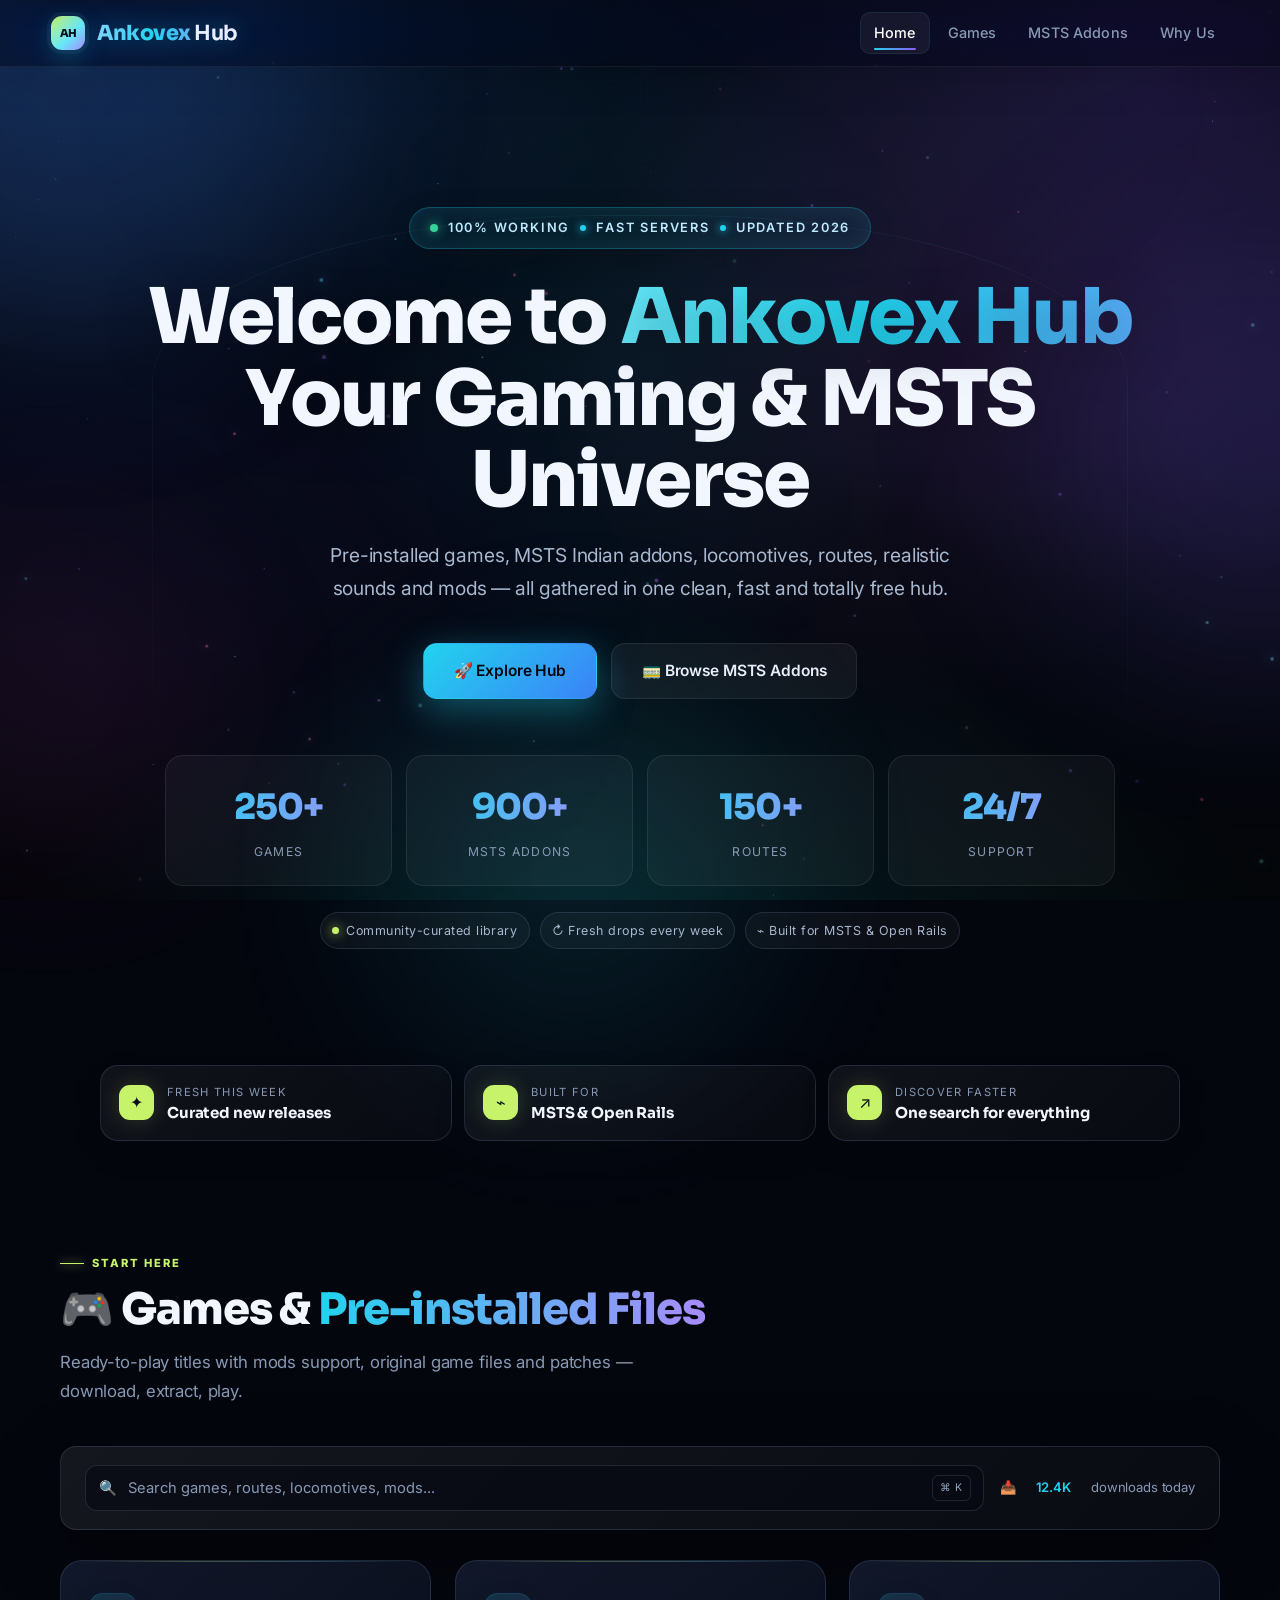
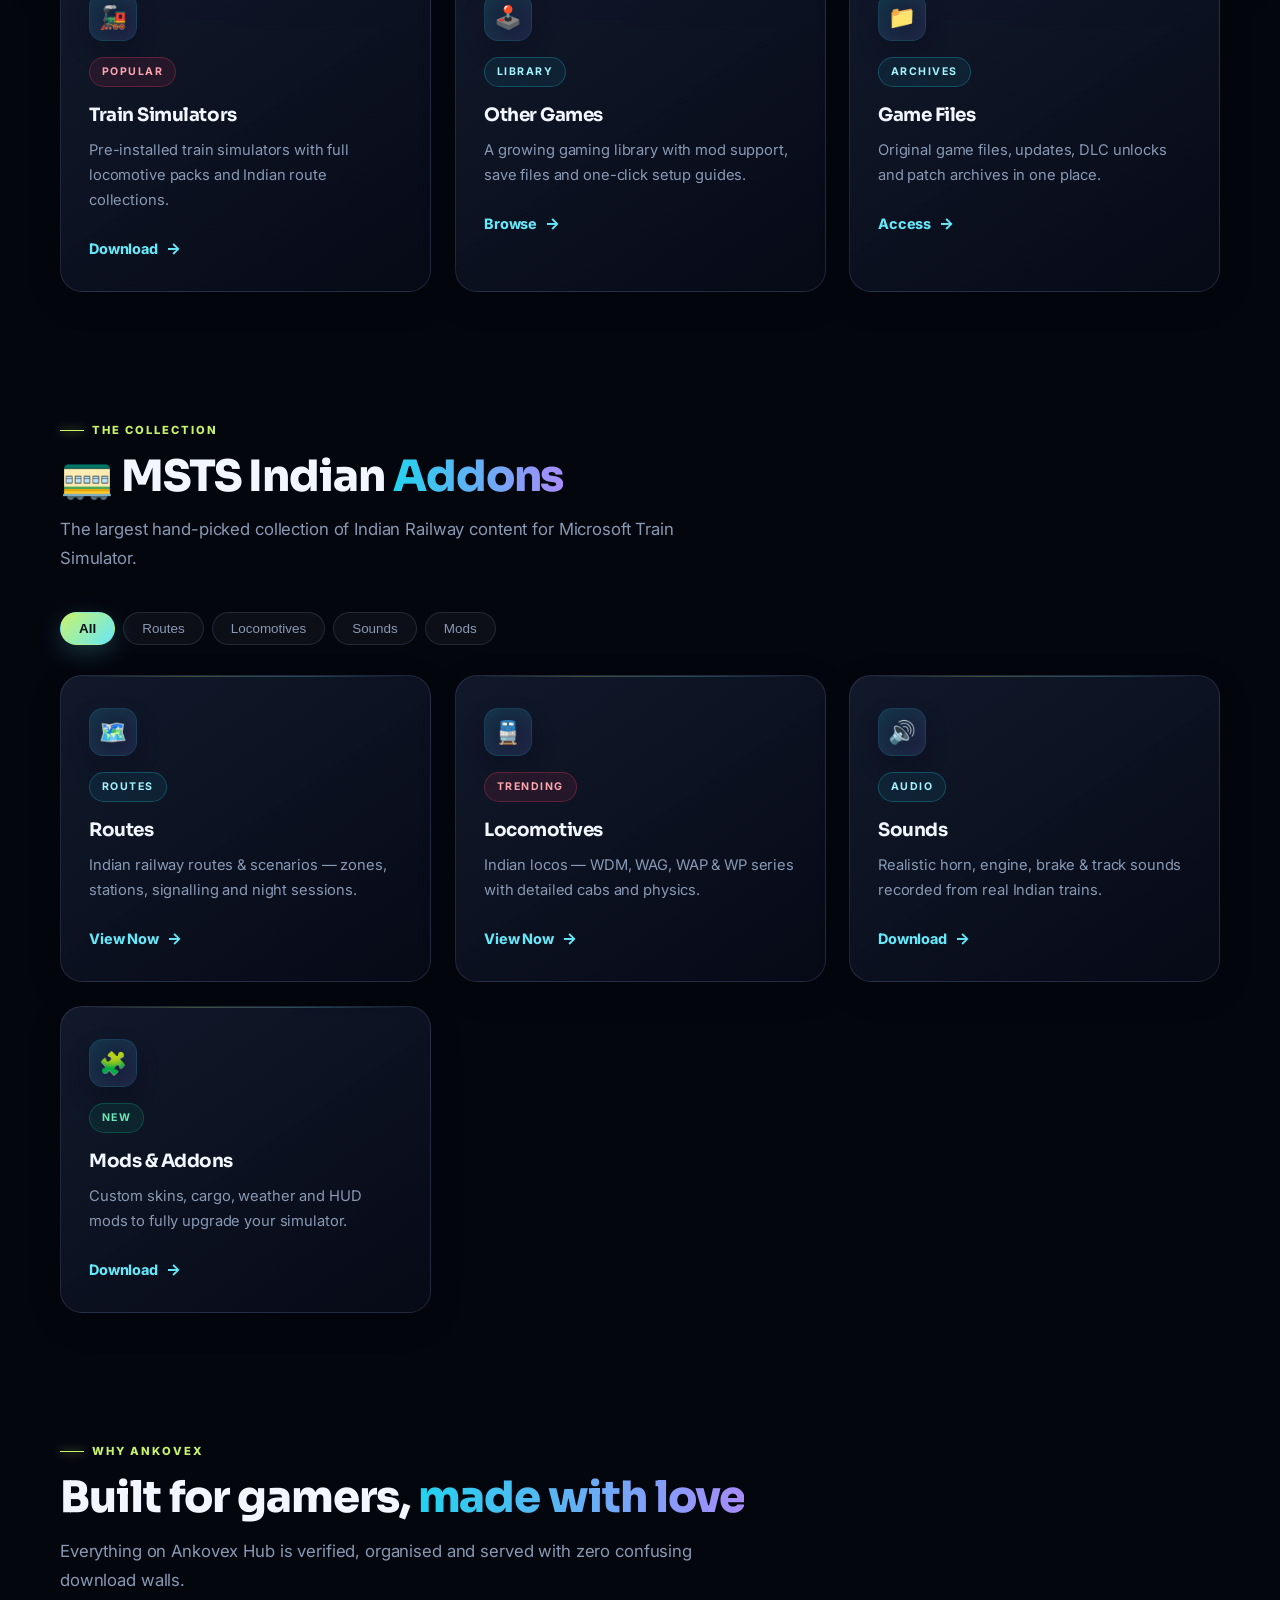
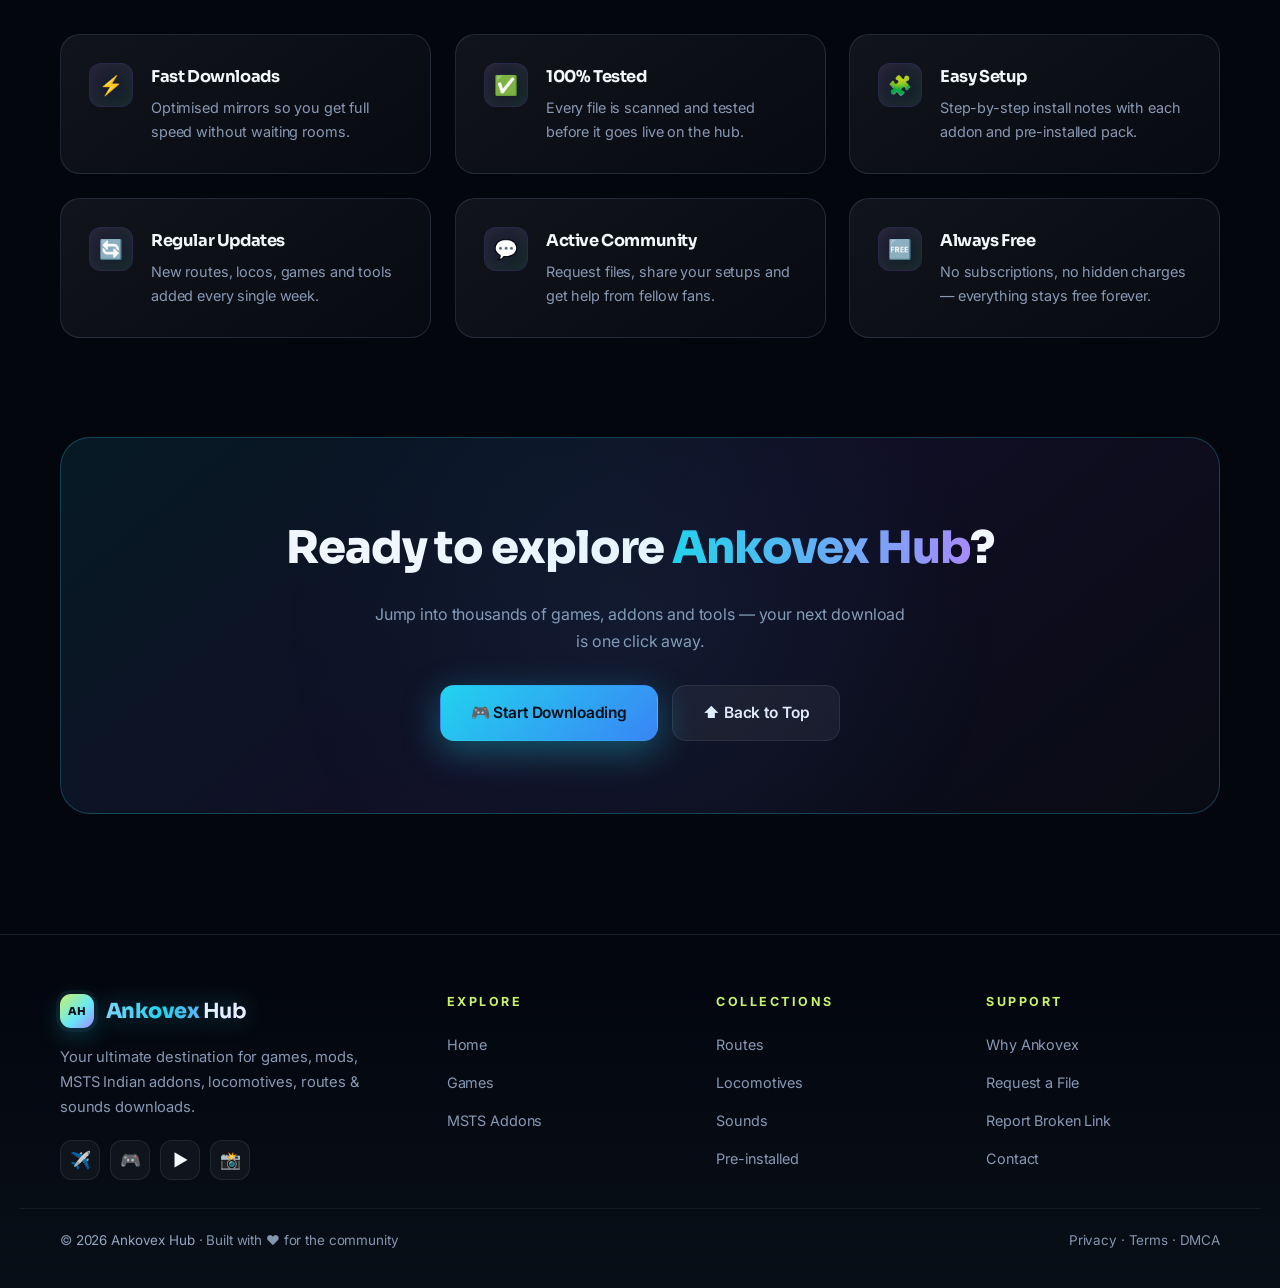
==== commit 4f73821e: "Enhance Ankovex Hub pages with shared design system Co-authored-by: arena-agent <297053741+arena-age" ====
--- a/index.html
+++ b/index.html
@@ -4,7 +4,9 @@
 <meta charset="UTF-8">
 <meta name="viewport" content="width=device-width, initial-scale=1.0">
 <meta name="description" content="Ankovex Hub — Your ultimate destination for games, pre-installed files, MSTS Indian addons, routes, locomotives, sounds & mods downloads.">
-<meta name="theme-color" content="#05070f">
+<meta name="theme-color" content="#071018">
+<meta name="color-scheme" content="dark">
+<meta name="robots" content="index, follow">
 <title>Ankovex Hub — Games & MSTS Addons</title>
 <link rel="preconnect" href="https://fonts.googleapis.com">
 <link rel="preconnect" href="https://fonts.gstatic.com" crossorigin>
@@ -310,9 +312,11 @@
   html{scroll-behavior:auto}
 }
 </style>
+<link rel="stylesheet" href="hub-enhancements.css">
 </head>
 <body>
 
+<a class="skip-link" href="#home">Skip to main content</a>
 <div class="bg"></div>
 <div class="grid-lines"></div>
 <div class="orb a"></div><div class="orb b"></div><div class="orb c"></div><div class="orb d"></div>
@@ -320,7 +324,7 @@
 <div id="progress"></div>
 
 <!-- NAV -->
-<nav id="nav">
+<nav id="nav" aria-label="Primary navigation">
   <a href="#home" class="logo">
     <span class="logo-text">Ankovex <span>Hub</span></span>
   </a>
@@ -348,17 +352,29 @@
     <div class="stat"><div class="stat-num" data-count="150" data-suffix="+">0</div><div class="stat-label">Routes</div></div>
     <div class="stat"><div class="stat-num" data-count="24" data-suffix="/7">0</div><div class="stat-label">Support</div></div>
   </div>
+  <div class="hero-note" aria-label="Hub status">
+    <span><i class="signal"></i> Community-curated library</span>
+    <span>↻ Fresh drops every week</span>
+    <span>⌁ Built for MSTS &amp; Open Rails</span>
+  </div>
 </header>
 
-<main class="container">
+<main class="container" id="content">
+
+  <div class="collection-pulse reveal" aria-label="Ankovex Hub highlights">
+    <div class="pulse-item"><span class="pulse-icon">✦</span><div><small>Fresh this week</small><strong>Curated new releases</strong></div></div>
+    <div class="pulse-item"><span class="pulse-icon">⌁</span><div><small>Built for</small><strong>MSTS &amp; Open Rails</strong></div></div>
+    <div class="pulse-item"><span class="pulse-icon">↗</span><div><small>Discover faster</small><strong>One search for everything</strong></div></div>
+  </div>
 
   <!-- GAMES -->
   <section id="games" class="block">
     <div class="sec-head reveal">
+      <span class="section-kicker">Start here</span>
       <h2>🎮 Games &amp; <em>Pre-installed Files</em></h2>
       <p>Ready-to-play titles with mods support, original game files and patches — download, extract, play.</p>
     </div>
-    <div class="download-bar reveal">
+    <div class="download-bar reveal" role="search">
       <div class="search-box">
         <input type="text" placeholder="Search games, routes, locomotives, mods..." aria-label="Search" autocomplete="off">
         <div class="search-results-popup" id="searchPopup"></div>
@@ -393,6 +409,7 @@
   <!-- MSTS -->
   <section id="msts" class="block">
     <div class="sec-head reveal">
+      <span class="section-kicker">The collection</span>
       <h2>🚃 MSTS Indian <em>Addons</em></h2>
       <p>The largest hand-picked collection of Indian Railway content for Microsoft Train Simulator.</p>
     </div>
@@ -438,6 +455,7 @@
   <!-- WHY US -->
   <section id="why" class="block">
     <div class="sec-head reveal">
+      <span class="section-kicker">Why Ankovex</span>
       <h2>Built for gamers, <em>made with love</em></h2>
       <p>Everything on Ankovex Hub is verified, organised and served with zero confusing download walls.</p>
     </div>
@@ -504,7 +522,7 @@
     </div>
   </div>
   <div class="foot-bottom">
-    <div>© 2026 <span>Ankovex Hub</span> · Built with ❤️ for the community</div>
+    <div>© <span data-year>2026</span> <span>Ankovex Hub</span> · Built with ❤️ for the community</div>
     <div>Privacy · Terms · DMCA</div>
   </div>
 </footer>
@@ -769,5 +787,6 @@
   if (this.value.trim()) renderPopup();
 });
 </script>
+<script src="hub-enhancements.js"></script>
 </body>
 </html>
--- a/hub-enhancements.css
+++ b/hub-enhancements.css
@@ -0,0 +1,139 @@
+/* Ankovex Hub — shared visual system and performance polish */
+:root{
+  color-scheme:dark;
+  --ink:#f2f7ff;
+  --muted-strong:#a8b8cf;
+  --surface:rgba(10,16,31,.72);
+  --surface-bright:rgba(20,30,53,.74);
+  --line:rgba(158,190,235,.15);
+  --line-strong:rgba(103,232,249,.4);
+  --lime:#c7f36b;
+  --lime-soft:rgba(199,243,107,.14);
+  --shadow-deep:0 24px 70px rgba(0,0,0,.46);
+}
+
+/* A quiet, layered canvas keeps the neon treatment legible instead of noisy. */
+body{position:relative;isolation:isolate;color:var(--ink);letter-spacing:-.008em}
+body::before{content:"";position:fixed;inset:0;z-index:-1;pointer-events:none;opacity:.7;
+  background:radial-gradient(900px 500px at 50% 12%,rgba(34,211,238,.055),transparent 70%),
+             radial-gradient(700px 520px at 15% 72%,rgba(124,58,237,.055),transparent 72%);
+}
+#stars{opacity:.5;mix-blend-mode:screen}
+
+/* Keyboard users get a real focus ring, not a browser-default surprise. */
+:focus-visible{outline:2px solid var(--lime);outline-offset:4px}
+.skip-link{position:fixed;left:18px;top:12px;z-index:300;transform:translateY(-160%);padding:10px 16px;border-radius:12px;
+  background:var(--lime);color:#07100c;font-weight:800;box-shadow:0 12px 30px rgba(0,0,0,.35);transition:transform .25s ease}
+.skip-link:focus{transform:none}
+
+/* Brand mark: gives the text logo a more ownable product silhouette. */
+.logo{gap:12px;min-height:40px}
+.logo::before{content:"AH";display:grid;place-items:center;width:34px;height:34px;border-radius:11px;
+  color:#071018;font:800 .68rem/1 'Sora','Segoe UI',sans-serif;letter-spacing:-.04em;
+  background:linear-gradient(135deg,var(--lime),#67e8f9 58%,#a78bfa);
+  box-shadow:0 0 0 4px rgba(103,232,249,.06),0 8px 24px rgba(34,211,238,.24)}
+.logo-text{filter:drop-shadow(0 0 12px rgba(34,211,238,.35))}
+nav{min-height:66px;box-shadow:0 10px 44px rgba(0,0,0,.12)}
+nav.scrolled{box-shadow:0 16px 54px rgba(0,0,0,.56),0 1px 0 rgba(103,232,249,.12)}
+.nav-links a{letter-spacing:.01em}
+.nav-links a.active{box-shadow:inset 0 0 0 1px rgba(103,232,249,.08)}
+
+/* Hero framing */
+.hero,.page-hero{isolation:isolate}
+.hero::after,.page-hero::after{content:"";position:absolute;inset:15% 4% 0;z-index:-1;pointer-events:none;
+  border:1px solid rgba(103,232,249,.07);border-bottom:0;border-radius:46% 46% 0 0/20% 20% 0 0;
+  mask-image:linear-gradient(to bottom,black,transparent 72%);-webkit-mask-image:linear-gradient(to bottom,black,transparent 72%)}
+.hero h1,.page-hero h1{text-wrap:balance;text-shadow:0 12px 50px rgba(0,0,0,.25)}
+.hero p,.page-hero p{color:var(--muted-strong)}
+.hero .badge,.page-hero .badge{box-shadow:inset 0 0 20px rgba(103,232,249,.08),0 10px 30px rgba(0,0,0,.16)}
+.hero-note{display:flex;justify-content:center;align-items:center;gap:10px;flex-wrap:wrap;margin:26px auto 0;color:var(--muted-strong);font-size:.78rem;letter-spacing:.04em}
+.hero-note span{display:inline-flex;align-items:center;gap:7px;padding:7px 11px;border-radius:999px;background:rgba(255,255,255,.035);border:1px solid var(--line)}
+.hero-note .signal{width:7px;height:7px;border-radius:50%;background:var(--lime);box-shadow:0 0 12px var(--lime)}
+.collection-pulse{max-width:var(--max);margin:-4px auto 34px;padding:0 clamp(18px,4vw,40px);display:grid;grid-template-columns:repeat(3,1fr);gap:12px}
+.pulse-item{display:flex;align-items:center;gap:13px;min-height:76px;padding:15px 18px;border:1px solid var(--line);border-radius:18px;
+  background:linear-gradient(135deg,rgba(255,255,255,.055),rgba(255,255,255,.018));box-shadow:0 12px 30px rgba(0,0,0,.12)}
+.pulse-icon{width:35px;height:35px;display:grid;place-items:center;flex:0 0 auto;border-radius:11px;color:#071018;background:var(--lime);box-shadow:0 0 22px rgba(199,243,107,.18)}
+.pulse-item small{display:block;color:var(--muted);font-size:.7rem;letter-spacing:.12em;text-transform:uppercase}
+.pulse-item strong{display:block;margin-top:2px;font:700 .94rem/1.2 'Sora','Segoe UI',sans-serif}
+
+/* Section rhythm and small editorial labels */
+.section-kicker,.control-kicker{display:inline-flex;align-items:center;gap:8px;margin-bottom:12px;color:var(--lime);font-size:.7rem;font-weight:800;letter-spacing:.18em;text-transform:uppercase}
+.section-kicker::before,.control-kicker::before{content:"";width:24px;height:1px;background:currentColor;box-shadow:0 0 10px currentColor}
+.sec-head{position:relative}
+.sec-head h2{max-width:780px;text-wrap:balance}
+.sec-head p{max-width:650px}
+.block{padding-top:70px}
+
+/* Home search module */
+.download-bar{border-color:var(--line);background:linear-gradient(135deg,rgba(255,255,255,.07),rgba(255,255,255,.025));box-shadow:var(--shadow-deep)}
+.search-box input,.search-wrapper input{background:rgba(4,8,18,.54);border-color:var(--line);min-height:46px}
+.search-box input{padding-right:88px}
+.search-box::after,.search-wrapper::after{content:"⌘ K";position:absolute;right:13px;top:50%;transform:translateY(-50%);padding:3px 7px;border:1px solid var(--line);border-radius:6px;color:#91a4bf;font-size:.66rem;letter-spacing:.04em;pointer-events:none}
+.search-wrapper::after{content:"/"}
+.search-results-popup{border-color:var(--line-strong);box-shadow:0 24px 70px rgba(0,0,0,.76),0 0 34px rgba(34,211,238,.1)}
+
+/* Cards become quieter at rest and more dimensional on hover. */
+.glass,.route-card,.loco-card{background:linear-gradient(145deg,rgba(24,34,58,.66),rgba(8,13,27,.68));border-color:var(--line);box-shadow:0 10px 36px rgba(0,0,0,.12)}
+.glass::before,.route-card::before,.loco-card::before{content:"";position:absolute;left:18px;right:18px;top:0;height:1px;background:linear-gradient(90deg,transparent,var(--lime),#67e8f9,transparent);opacity:.26}
+.glass:hover,.route-card:hover,.loco-card:hover{border-color:var(--line-strong);box-shadow:var(--shadow-deep),0 0 42px rgba(34,211,238,.12)}
+.card-top{display:flex;align-items:center;min-height:25px;margin-bottom:12px}
+.card-icon,.route-icon,.loco-icon{box-shadow:inset 0 0 22px rgba(103,232,249,.08),0 10px 25px rgba(0,0,0,.15)}
+.card-link,.btn-dl{font-weight:750}
+.card-link .arw,.btn-dl .arw{font-size:1.1em}
+.feat{background:linear-gradient(145deg,rgba(255,255,255,.06),rgba(255,255,255,.02));border-color:var(--line)}
+.feat-icon{color:var(--lime);box-shadow:inset 0 0 20px rgba(199,243,107,.08)}
+
+/* Listing pages: a compact collection navigator that stays visible while browsing. */
+.control-bar{position:sticky;top:74px;z-index:40;max-width:calc(var(--max) + 20px);padding:14px clamp(18px,4vw,40px);border:1px solid var(--line);border-radius:20px;
+  background:rgba(7,12,25,.78);backdrop-filter:blur(22px) saturate(145%);box-shadow:0 18px 44px rgba(0,0,0,.24)}
+.control-copy{min-width:148px}
+.control-copy strong{display:block;font:700 .92rem/1.2 'Sora','Segoe UI',sans-serif;color:var(--ink)}
+.search-wrapper{min-width:260px}
+.filter-tags{justify-content:flex-end}
+.filter-chip,.filter-btn{border-color:var(--line)}
+.filter-chip.active,.filter-btn.active{color:#071018;background:linear-gradient(135deg,var(--lime),#67e8f9);box-shadow:0 8px 24px rgba(103,232,249,.2)}
+.search-status{min-height:28px}
+.search-status.show{padding-top:2px}
+.route-card,.loco-card{content-visibility:auto;contain-intrinsic-size:380px}
+.route-header,.loco-header{padding-top:24px}
+.route-footer,.loco-footer{background:rgba(3,7,16,.18)}
+.guide-box{background:linear-gradient(145deg,rgba(24,34,58,.62),rgba(8,13,27,.64));border-color:var(--line);box-shadow:var(--shadow-deep)}
+.guide-box code{padding:2px 6px;border-radius:5px;color:var(--lime);background:rgba(199,243,107,.08);border:1px solid rgba(199,243,107,.14)}
+
+/* Footer and utility controls */
+footer{background:linear-gradient(180deg,transparent,rgba(103,232,249,.045))}
+.foot h5{color:var(--lime)}
+.foot-bottom{color:#8495ae}
+#top{border-radius:16px;background:linear-gradient(135deg,var(--lime),#67e8f9);box-shadow:0 12px 36px rgba(103,232,249,.28)}
+.toast{position:fixed;left:50%;bottom:28px;z-index:260;display:flex;align-items:center;gap:10px;max-width:min(92vw,470px);padding:13px 16px;border:1px solid var(--line-strong);border-radius:14px;
+  color:var(--ink);background:rgba(8,14,28,.94);box-shadow:0 18px 50px rgba(0,0,0,.55);transform:translate(-50%,20px);opacity:0;pointer-events:none;transition:opacity .25s ease,transform .25s ease}
+.toast.show{opacity:1;transform:translate(-50%,0)}
+.toast::before{content:"✦";color:var(--lime);font-size:1rem}
+
+/* Keep the richer layout comfortable on tablets and phones. */
+@media(max-width:900px){
+  .collection-pulse{grid-template-columns:1fr}
+  .pulse-item{min-height:64px}
+  .control-copy{width:100%}
+  .control-bar{top:66px}
+}
+@media(max-width:820px){
+  nav{min-height:60px}
+  .nav-links{box-shadow:-18px 0 50px rgba(0,0,0,.4)}
+  .logo::before{width:32px;height:32px}
+  .control-bar{position:relative;top:auto}
+  .filter-tags{justify-content:flex-start}
+}
+@media(max-width:560px){
+  .hero-note{font-size:.7rem}
+  .pulse-item{padding:13px 14px}
+  .download-bar{box-shadow:0 14px 35px rgba(0,0,0,.22)}
+  .search-box::after,.search-wrapper::after{display:none}
+  .control-bar{border-radius:16px}
+  .route-card,.loco-card{contain-intrinsic-size:460px}
+  #top{right:16px;bottom:16px;width:44px;height:44px}
+}
+@media(prefers-reduced-motion:reduce){
+  body::before{opacity:.45}
+  .hero::after,.page-hero::after{display:none}
+}
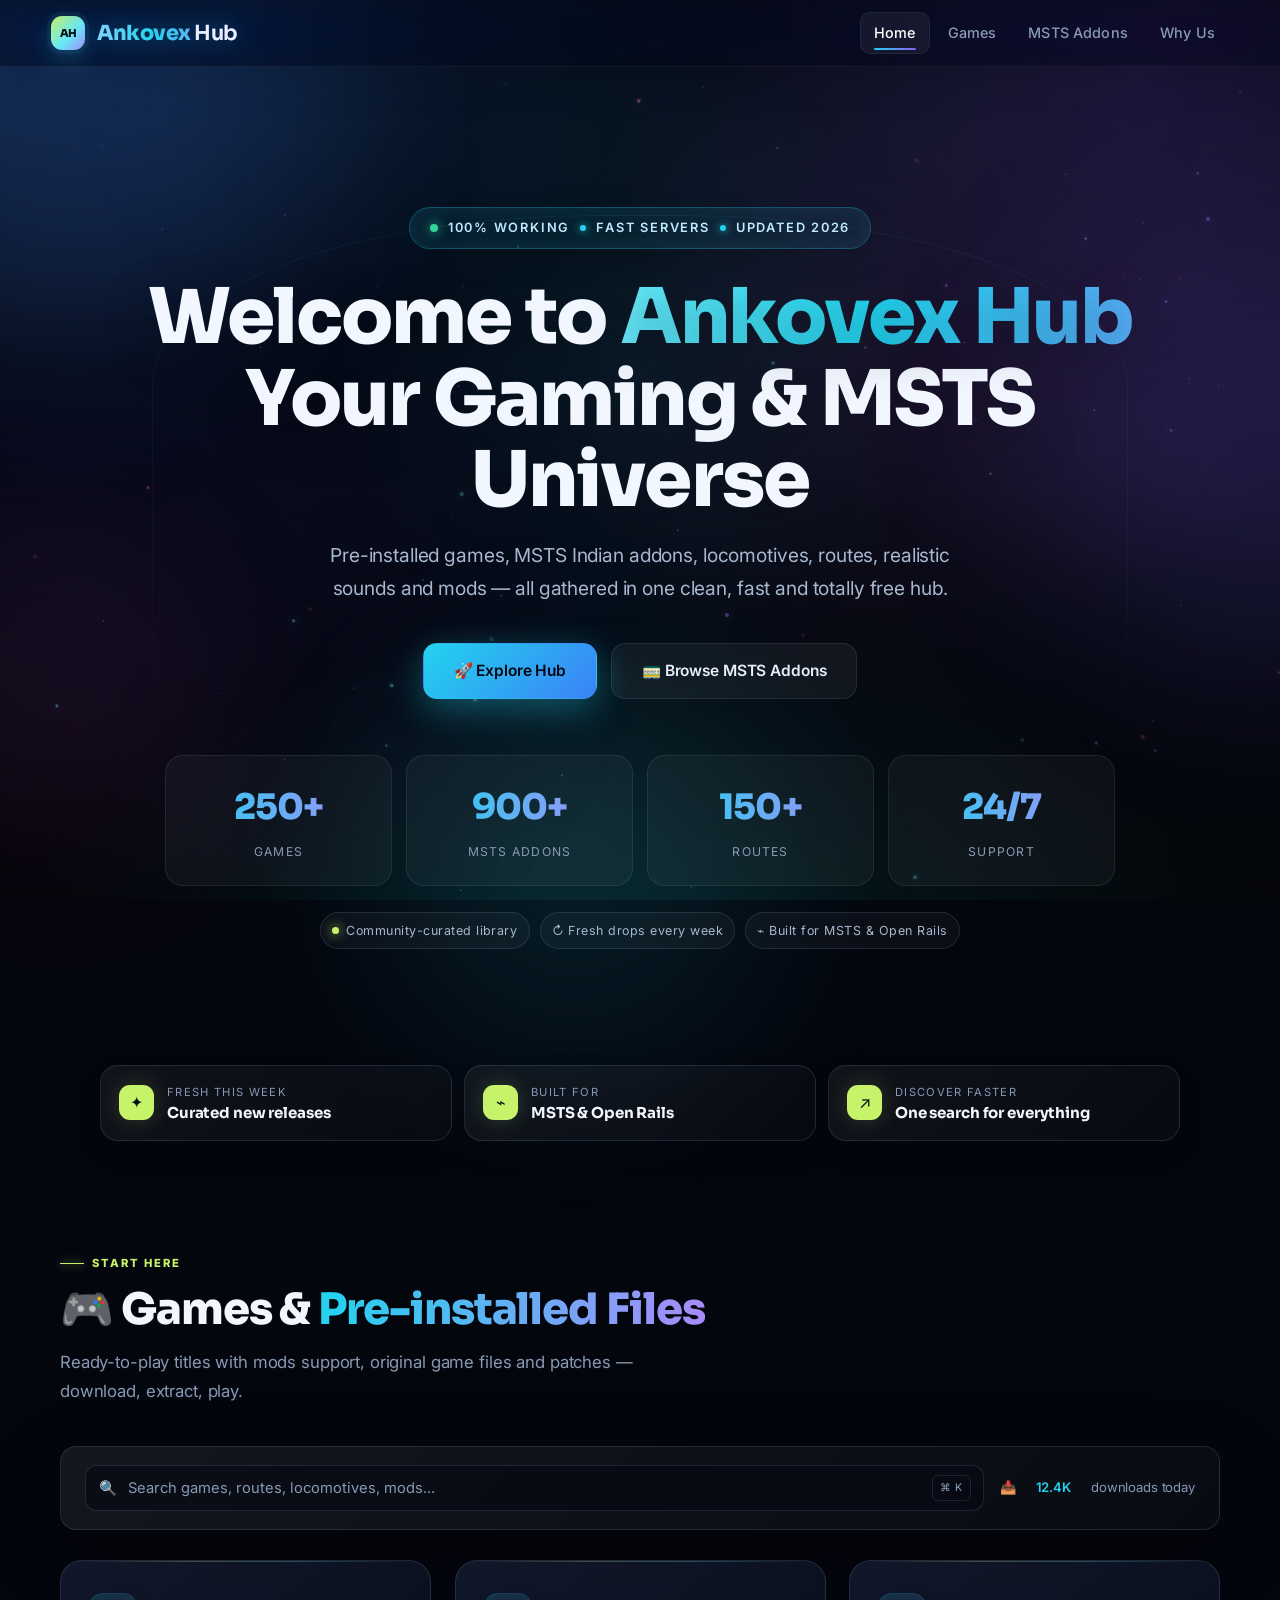
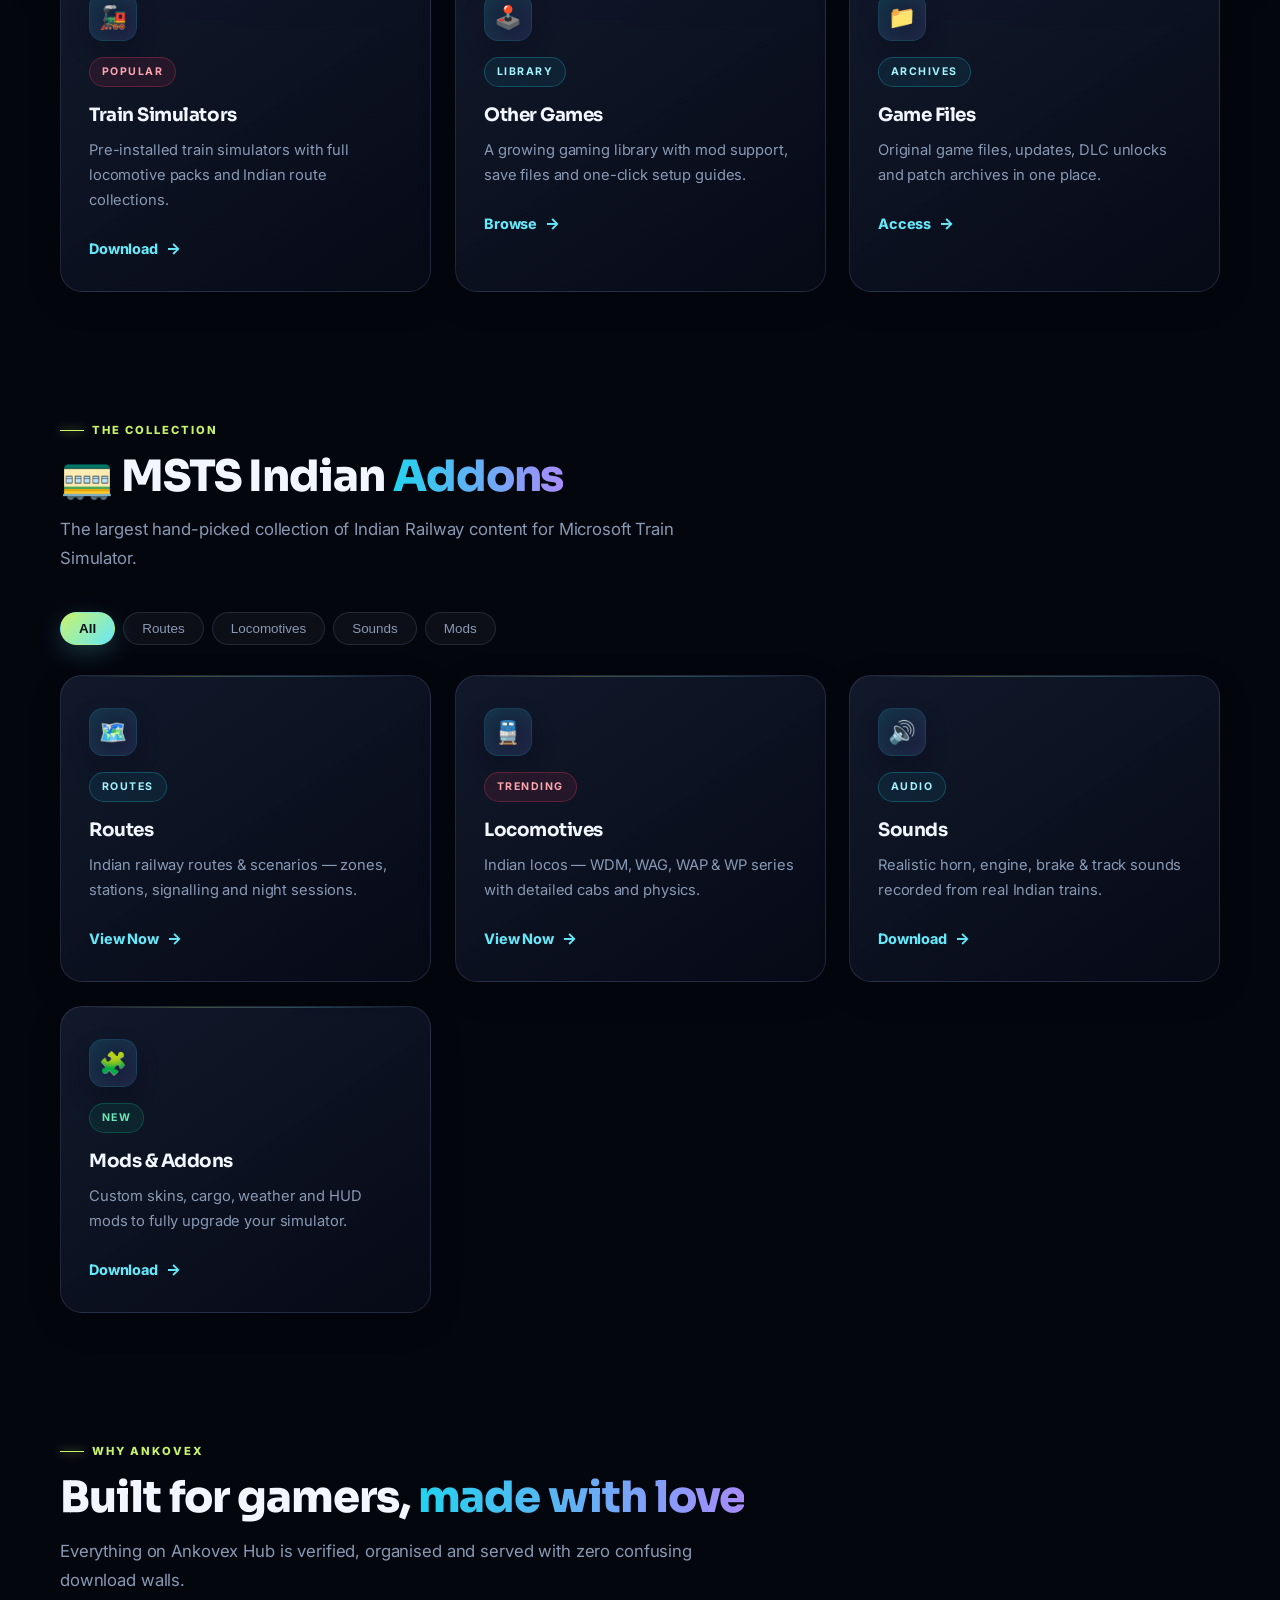
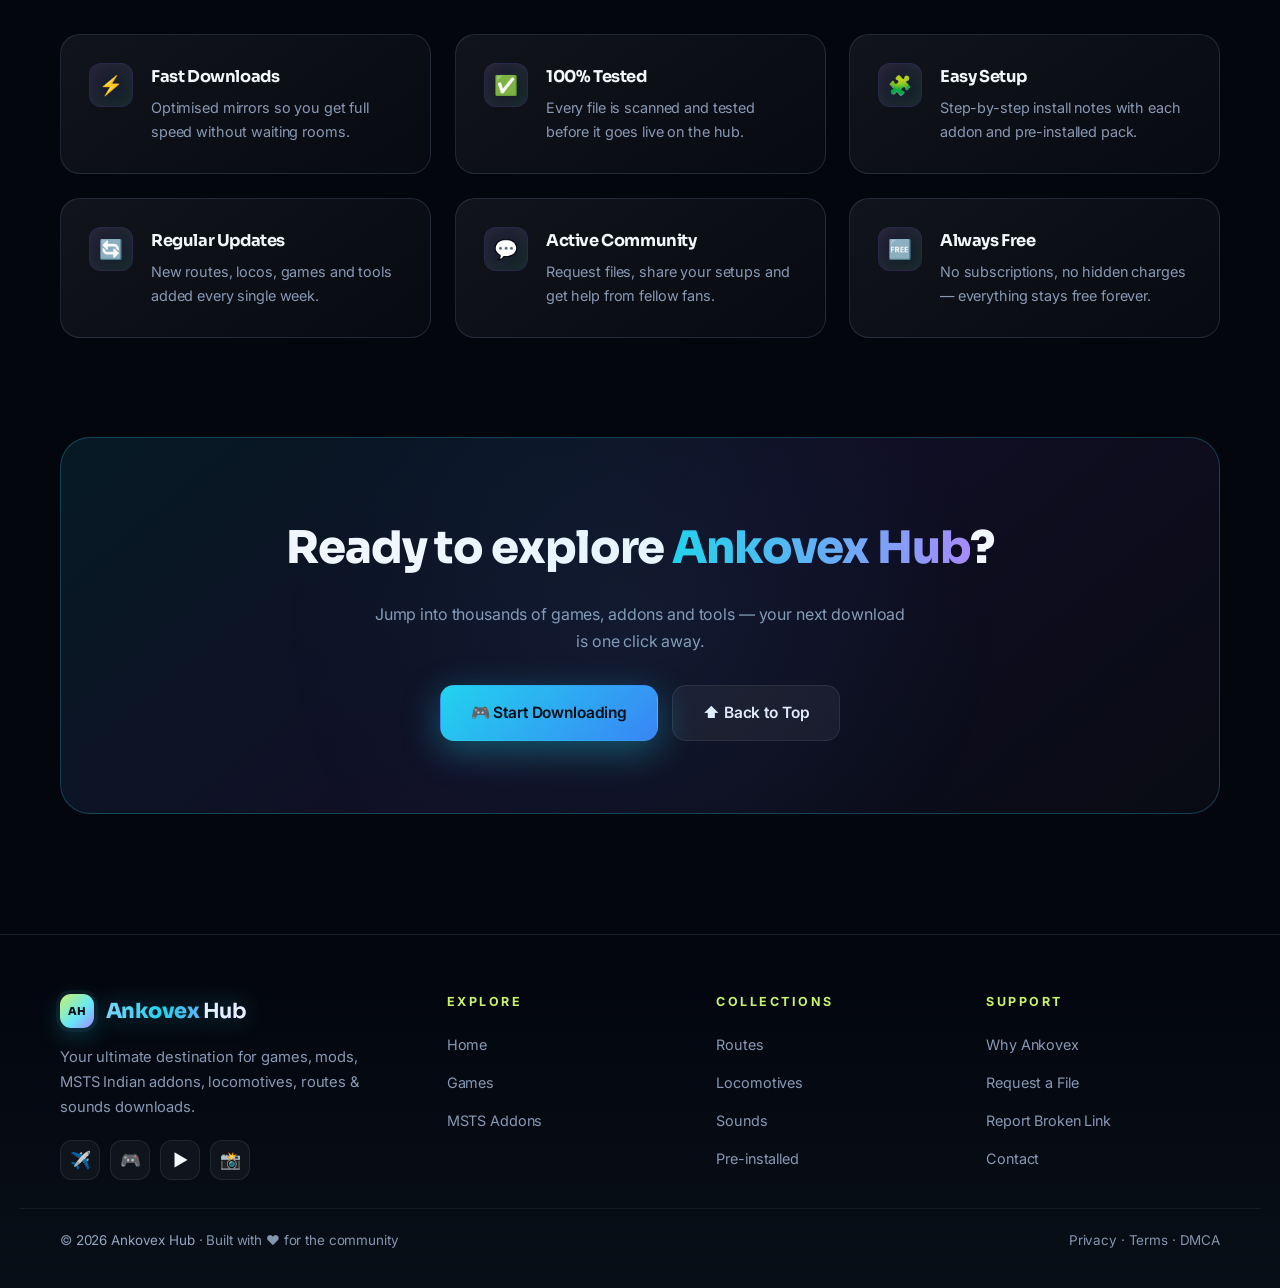
==== commit 112780dd: "Replace route card with NFR v2.2 update Co-authored-by: arena-agent <297053741+arena-agent@users.nor" ====
--- a/index.html
+++ b/index.html
@@ -675,7 +675,7 @@
   { title: "KHANDESH DHULE UPDATE", meta: "Northern Railway (NR) · Popular", type: "Route", badgeClass: "", url: "msts-routes.html?q=dhule" },
   { title: "Dakshina Madhya Railway", meta: "South Central Railway (SCR) · Trunk Mainline", type: "Route", badgeClass: "", url: "msts-routes.html?q=dakshina" },
   { title: "The Great Northern Corridor (TGNC)", meta: "Eastern Railway (ER) · Suburban", type: "Route", badgeClass: "", url: "msts-routes.html?q=tgnc" },
-  { title: "Mumbai CSMT – Pune (Bhor Ghat)", meta: "Central Railway (CR) · Ghat Section", type: "Route", badgeClass: "", url: "msts-routes.html?q=pune" },
+  { title: "NFR_V2.2_LATEST_UPDATE", meta: "Northeast Frontier Railway (NFR) · Guwahati–New Jalpaiguri · ~160 km", type: "Route", badgeClass: "", url: "msts-routes.html?q=NFR_V2.2_LATEST_UPDATE" },
   { title: "Howrah – Asansol – Dhanbad (Grand Chord)", meta: "Eastern Railway (ER) · Coalfield Mainline", type: "Route", badgeClass: "", url: "msts-routes.html?q=howrah" },
   { title: "Chennai Central – Jolarpettai – Bangalore", meta: "Southern Railway (SR) · Scenic Coastal", type: "Route", badgeClass: "", url: "msts-routes.html?q=bangalore" },
   { title: "Kalka – Shimla Narrow Gauge (Toy Train)", meta: "Northern Railway (NR) · UNESCO Heritage", type: "Route", badgeClass: "", url: "msts-routes.html?q=shimla" },
